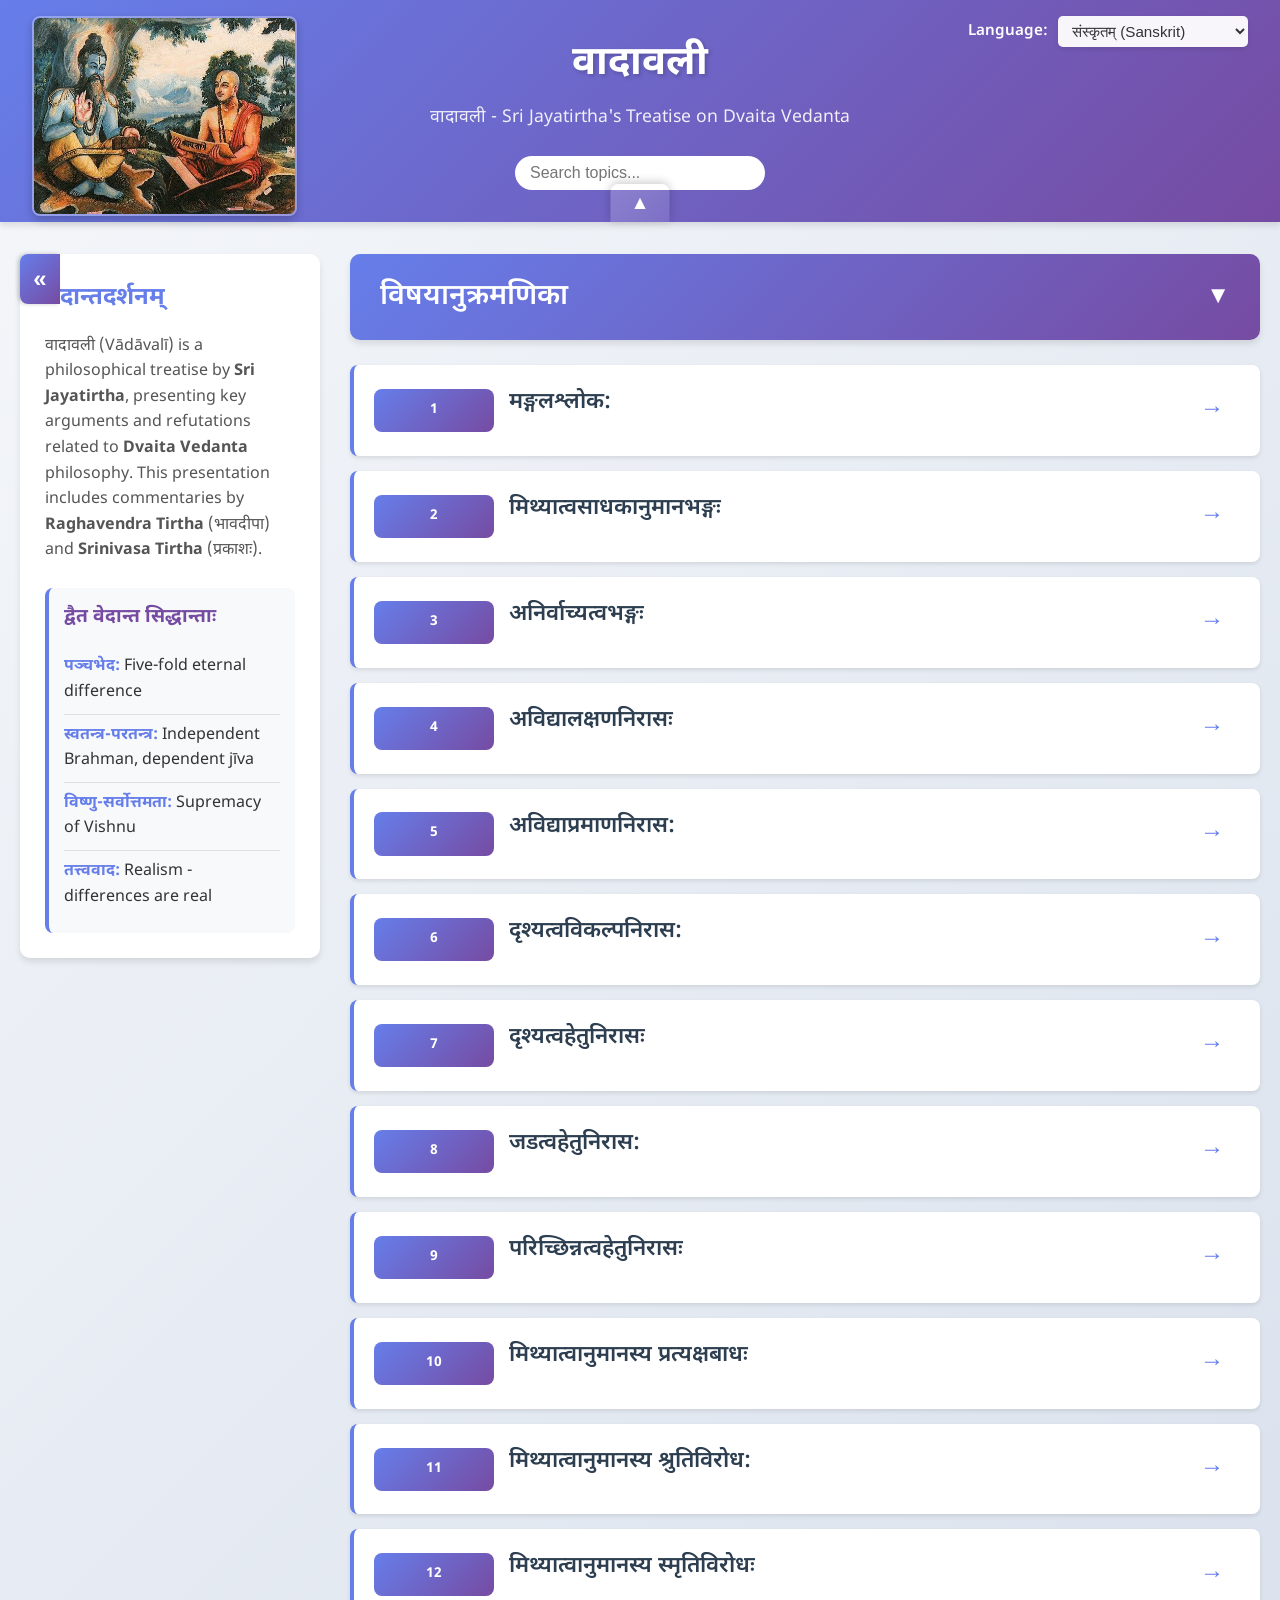
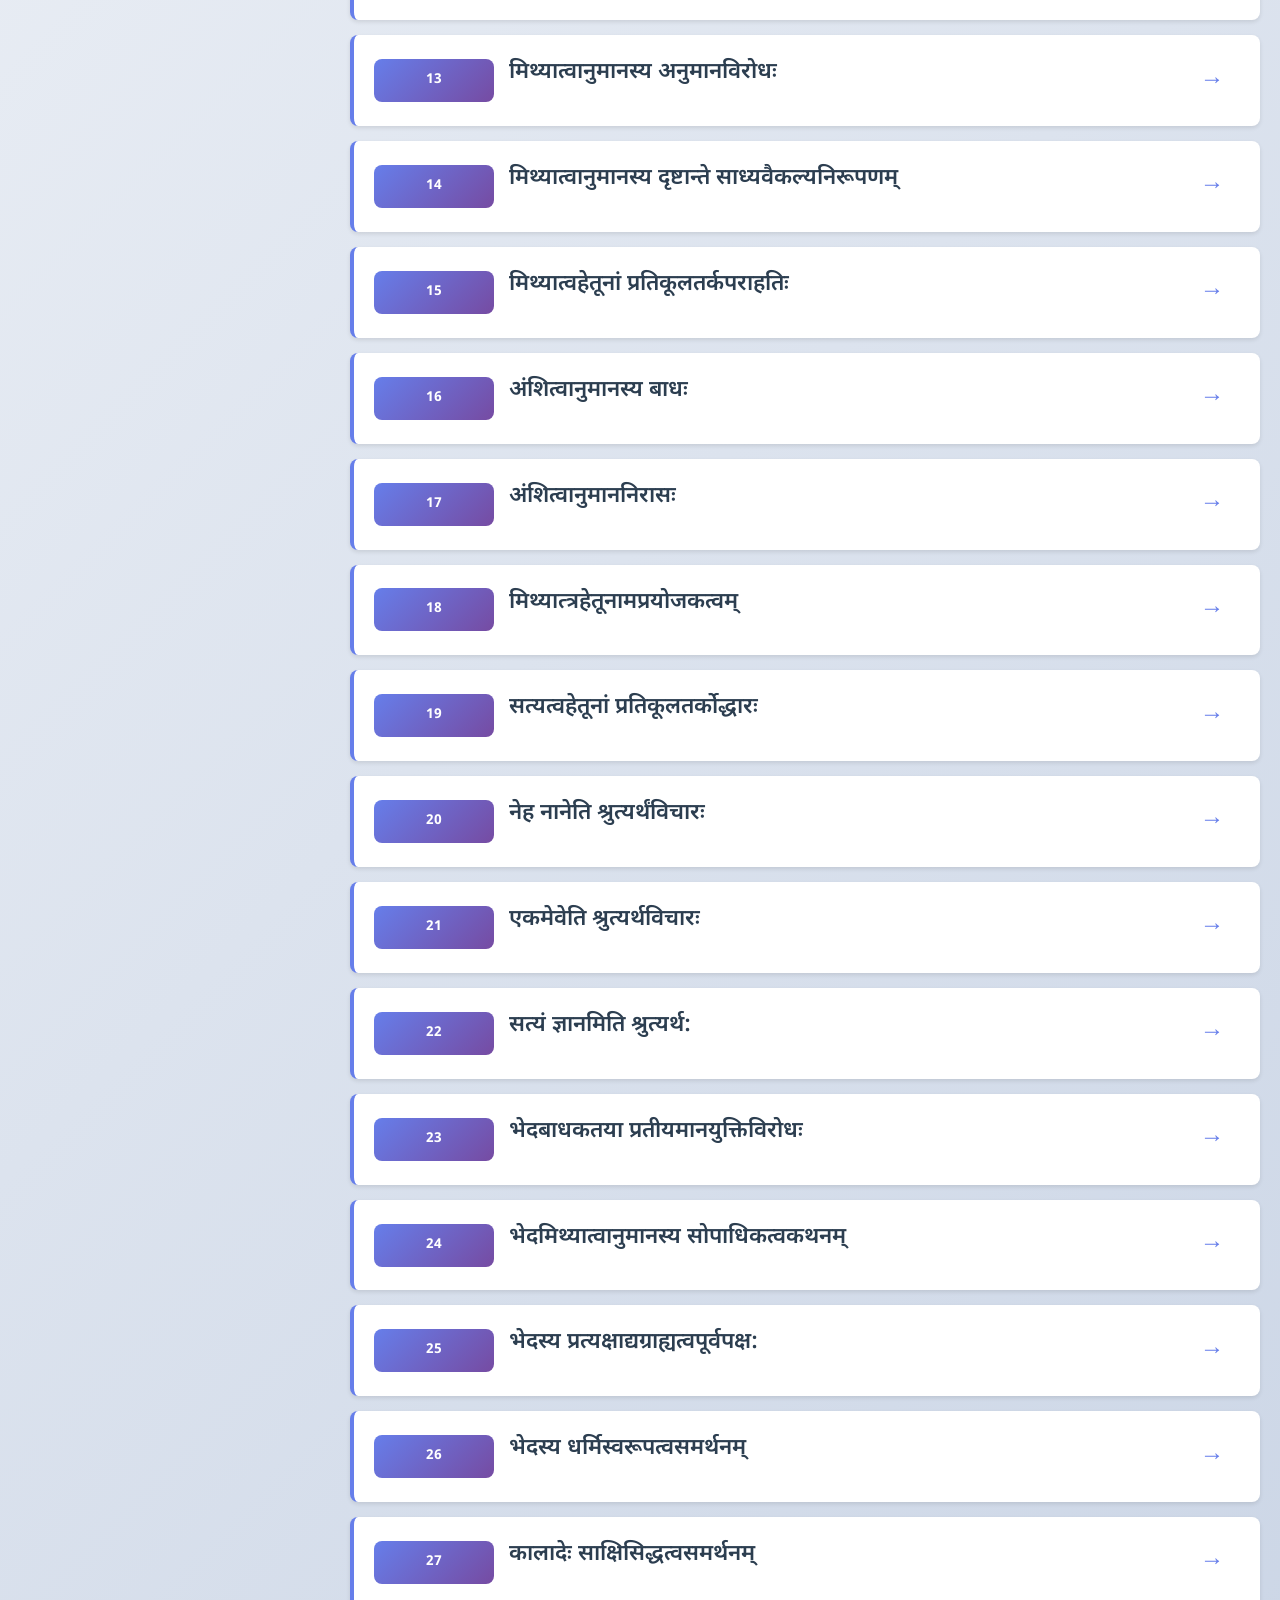
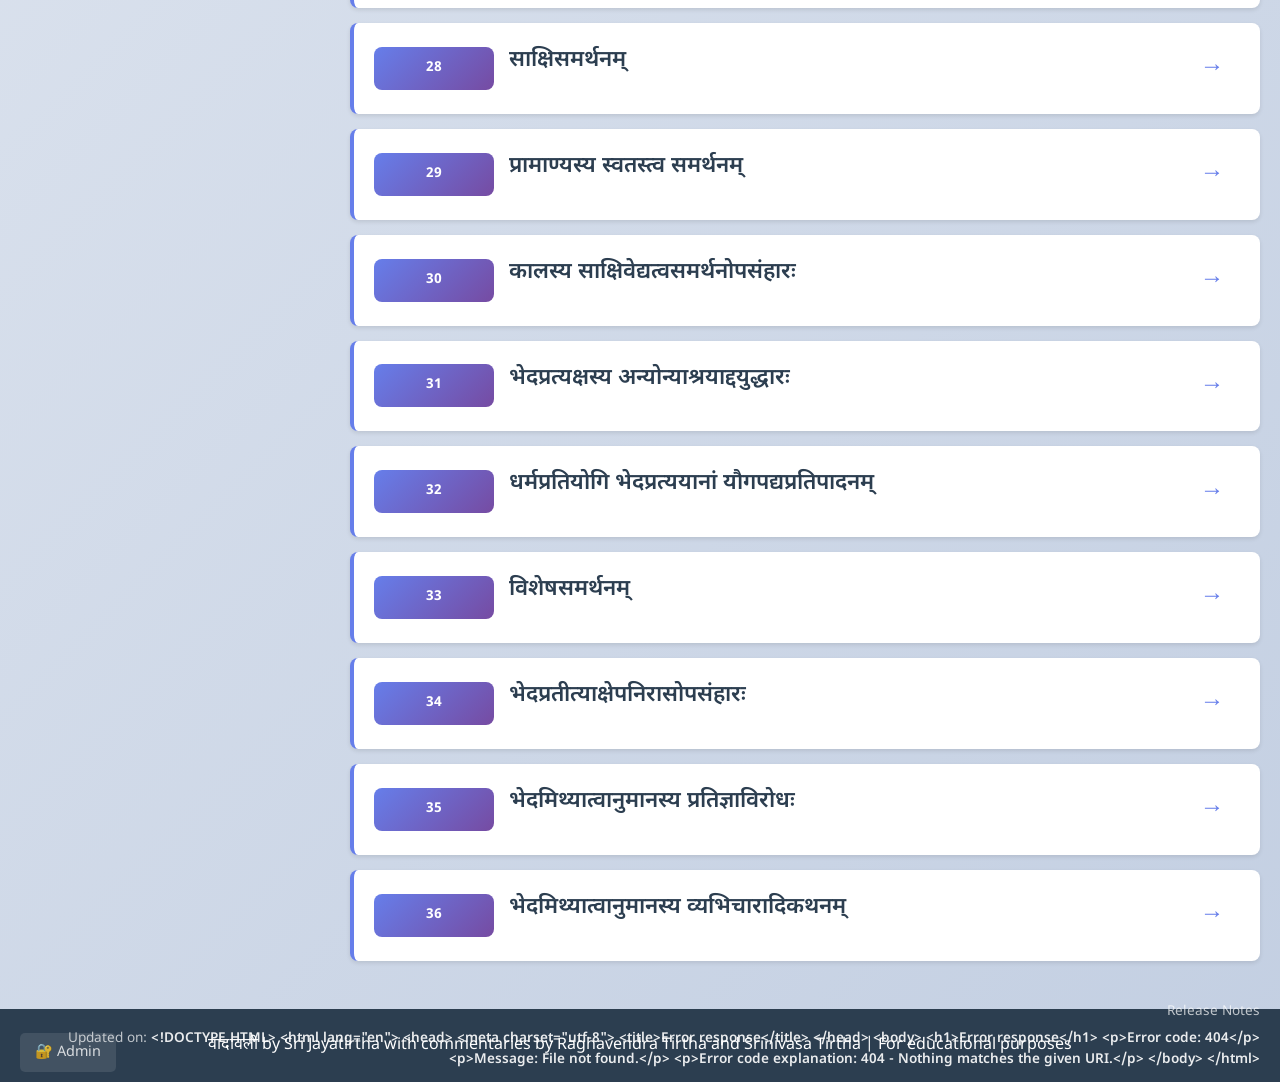
==== index.html @ f6e27e24 "Add Excel import system and expand commentary support to 8 columns - Add ImportFromXL folder with Ex" ====
<!DOCTYPE html>
<html lang="sa">
<head>
    <meta charset="UTF-8">
    <meta name="viewport" content="width=device-width, initial-scale=1.0">
    <title>वादावली - Vadavali by Sri Jayatirtha (Dvaita Vedanta)</title>
    <link rel="icon" href="data:image/svg+xml,<svg xmlns='http://www.w3.org/2000/svg' viewBox='0 0 100 100'><text y='.9em' font-size='90'>🕉️</text></svg>">
    <link rel="preconnect" href="https://fonts.googleapis.com">
    <link rel="preconnect" href="https://fonts.gstatic.com" crossorigin>
    <link href="https://fonts.googleapis.com/css2?family=Noto+Sans+Devanagari:wght@400;600;700&display=swap" rel="stylesheet">
    <link rel="stylesheet" href="css/bs.css?v=20260225-commentary-images">
</head>
<body>
    <header id="mainHeader" class="header-expanded">
        <button class="header-toggle-btn" id="headerToggleBtn" title="Toggle header">▲</button>
        <div class="header-logo">
            <img src="images/vedavyasa-madhva.jpg" alt="Vedavyasa and Madhvacharya" id="logoImg" title="Go to Home" />
        </div>
        <div class="language-selector-top">
            <div class="language-dropdown">
                <label for="language">Language:</label>
                <select id="language">
                    <option value="sa">संस्कृतम् (Sanskrit)</option>
                    <option value="en">English (IAST)</option>
                    <option value="kn">ಕನ್ನಡ (Kannada)</option>
                    <option value="te">తెలుగు (Telugu)</option>
                    <option value="ta">தமிழ் (Tamil)</option>                <option value="ml">മലയാളം (Malayalam)</option>
                    <option value="gu">ગુજરાતી (Gujarati)</option>
                    <option value="or">ଓଡ଼ିଆ (Odia)</option>
                    <option value="bn">বাংলা (Bengali)</option>            </select>
            </div>
            
            <div class="vyakhyana-selector" id="vyakhyanaSelector" style="display: none;">
                <label for="vyakhyanaDropdown">Vyakhyana:</label>
                <div class="dropdown-checkbox">
                    <button class="dropdown-btn" id="vyakhyanaDropdownBtn">
                        <span id="vyakhyanaSelectedText">All Vyakhyanas</span>
                        <span class="dropdown-arrow">▼</span>
                    </button>
                    <div class="dropdown-content" id="vyakhyanaDropdownContent">
                        <label for="vyakhyana-checkbox-1"><input type="checkbox" id="vyakhyana-checkbox-1" value="1" checked> व्याख्यान १</label>
                        <label for="vyakhyana-checkbox-2"><input type="checkbox" id="vyakhyana-checkbox-2" value="2" checked> व्याख्यान २</label>
                        <label for="vyakhyana-checkbox-3"><input type="checkbox" id="vyakhyana-checkbox-3" value="3" checked> व्याख्यान ३</label>
                        <label for="vyakhyana-checkbox-4"><input type="checkbox" id="vyakhyana-checkbox-4" value="4" checked> व्याख्यान ४</label>
                        <label for="vyakhyana-checkbox-5"><input type="checkbox" id="vyakhyana-checkbox-5" value="5" checked> व्याख्यान ५</label>
                    </div>
                </div>
            </div>
            
            <div class="vyakhyana-font-control" id="vyakhyanaFontControl" style="display: none;">
                <div class="font-control-row">
                    <span style="font-weight: 500; margin-right: 10px;">Vyakhyana Font:</span>
                    <div class="font-size-buttons">
                        <button id="decreaseVyakhyanaFontBtn" class="font-size-btn" title="Decrease vyakhyana font size">A-</button>
                        <button id="resetVyakhyanaFontBtn" class="font-size-btn" title="Reset vyakhyana font size">A</button>
                        <button id="increaseVyakhyanaFontBtn" class="font-size-btn" title="Increase vyakhyana font size">A+</button>
                    </div>
                </div>
                <label class="auto-hide-global-checkbox" style="display: flex; align-items: center; gap: 5px; cursor: pointer;">
                    <input type="checkbox" id="autoHideCheckbox" style="cursor: pointer;">
                    <span>Auto-hide headers</span>
                </label>
            </div>
        </div>
        <div class="header-content">
            <h1>वादावली</h1>
            <p class="subtitle">Vadavali by Sri Jayatirtha - A Treatise on Dvaita Vedanta</p>
        </div>
        <nav class="nav-controls">
            <div class="adhyaya-selector" id="adhyayaSelector">
                <label for="adhyaya">अध्यायः:</label>
                <select id="adhyaya">
                    <option value="1">प्रथमः (Samanvaya - Harmony)</option>
                    <option value="2">द्वितीयः (Avirodha - Non-Conflict)</option>
                    <option value="3">तृतीयः (Sadhana - Means)</option>
                    <option value="4">चतुर्थः (Phala - Result)</option>
                </select>
            </div>
            <div class="pada-selector" id="padaSelector">
                <label for="pada">पादः:</label>
                <select id="pada">
                    <option value="1">प्रथमः</option>
                    <option value="2">द्वितीयः</option>
                    <option value="3">तृतीयः</option>
                    <option value="4">चतुर्थः</option>
                </select>
            </div>
            <div class="sutra-navigation-header" id="sutraNavigationHeader" style="display: none;">
                <button class="nav-header-btn vyakhyana-nav-btn" id="prevVyakhyanaBtn" title="Previous Vyakhyana">&lt;&lt;</button>
                <button class="nav-header-btn part-nav-btn" id="prevPartBtn" title="Previous Part">&lt;</button>
                <button class="nav-header-btn part-nav-btn" id="nextPartBtn" title="Next Part">&gt;</button>
                <button class="nav-header-btn vyakhyana-nav-btn" id="nextVyakhyanaBtn" title="Next Topic">&gt;&gt;</button>
            </div>
            <div class="search-box">
                <input type="text" id="searchInput" placeholder="Search verses...">
            </div>
        </nav>
    </header>

    <main>
        <div class="container">
            <div class="info-panel" id="infoPanel">
                <button class="panel-toggle-btn" id="panelToggleBtn" title="Toggle panel">«</button>
                <div class="info-panel-content" id="infoPanelContent">
                    <h2>वादावली</h2>
                    <p class="info-text">
                        Vadavali (वादावली) is a seminal philosophical text composed by <strong>Sri Jayatirtha</strong>
                        (also known as Teeka Acharya), presenting the core principles of
                        <strong>Dvaita (Dualistic) Vedanta</strong> philosophy.
                    </p>
                    <div class="philosophy-box">
                        <h3>द्वैत वेदान्त सिद्धान्ताः</h3>
                        <ul>
                            <li><strong>पञ्चभेद:</strong> Five-fold eternal difference</li>
                            <li><strong>स्वतन्त्र-परतन्त्र:</strong> Independent Brahman, dependent jīva</li>
                            <li><strong>विष्णु-सर्वोत्तमता:</strong> Supremacy of Vishnu</li>
                            <li><strong>तत्त्ववाद:</strong> Realism - differences are real</li>
                        </ul>
                    </div>
                </div>
            </div>

            <div class="content-area">
                <div class="section-heading" id="sectionHeading">
                    <span id="sectionTitle"></span>
                    <div class="heading-controls">
                        <span class="collapse-icon" id="collapseIcon">▼</span>
                    </div>
                </div>
                <div class="sutra-list" id="sutraList">
                    <!-- Topics will be loaded here dynamically -->
                </div>
                
                <div class="sutra-detail" id="sutraDetail" style="display: none;">
                    <div id="detailContent">
                        <!-- Detailed topic content will be loaded here -->
                    </div>
                </div>
            </div>
        </div>
    </main>

    <footer>
        <div class="footer-left">
            <a href="admin.html" class="admin-link" title="Admin Panel">🔐 Admin</a>
        </div>
        <p>वादावली by Sri Jayatirtha with commentaries by Raghavendra Tirtha and Srinivasa Tirtha | For educational purposes</p>
        <div class="footer-info">
            <a href="RELEASE_NOTES.md" target="_blank" class="release-notes-link">Release Notes</a>
            <p class="last-updated" id="lastUpdated">Updated on: <span id="updateDate">Loading...</span></p>
        </div>
    </footer>

    <!-- Sanskrit Search Module -->
    <script src="sanskrit-search-library/sandhi-rules.js"></script>
    <script src="sanskrit-search-library/sanskrit-search.js"></script>
    <script src="sanskrit-search-library/pratika.js"></script>
    
    <!-- Performance utilities -->
    <script src="js/performance-utils.js"></script>
    <script src="js/virtual-scroller.js"></script>
    
    <!-- Transliteration engine from local library -->
    <script src="transliterate-library/transliterate.js"></script>
    
    <!-- Language-specific script mappings from local library -->
    <script src="transliterate-library/scripts/english-script.js"></script>
    <script src="transliterate-library/scripts/kannada-script.js"></script>
    <script src="transliterate-library/scripts/telugu-script.js"></script>
    <script src="transliterate-library/scripts/tamil-script.js"></script>
    <script src="transliterate-library/scripts/malayalam-script.js"></script>
    <script src="transliterate-library/scripts/gujarati-script.js"></script>
    <script src="transliterate-library/scripts/odia-script.js"></script>
    <script src="transliterate-library/scripts/bengali-script.js"></script>
    
    <!-- Main application -->
    <script src="js/bs.js?v=20260225-add-8-commentaries"></script>
</body>
</html>
---- css/bs.css ----
* {
    margin: 0;
    padding: 0;
    box-sizing: border-box;
}

body {
    font-family: 'Noto Sans Devanagari', 'Segoe UI', Tahoma, Geneva, Verdana, sans-serif;
    line-height: 1.6;
    color: #333;
    background: linear-gradient(135deg, #f5f7fa 0%, #c3cfe2 100%);
    min-height: 100vh;
}

/* Header Styles */
header {
    background: linear-gradient(135deg, #667eea 0%, #764ba2 100%);
    color: white;
    padding: 2rem 0;
    box-shadow: 0 4px 6px rgba(0, 0, 0, 0.1);
    position: relative;
    transition: all 0.3s ease;
    overflow: visible;
    max-height: 400px;
}

header.header-collapsed {
    max-height: 50px;
    padding: 0.5rem 0;
}

header.header-collapsed .header-logo,
header.header-collapsed .language-selector-top,
header.header-collapsed .header-content,
header.header-collapsed .nav-controls {
    opacity: 0;
    pointer-events: none;
}

.header-toggle-btn {
    position: absolute;
    bottom: 0;
    left: 50%;
    transform: translateX(-50%);
    background: linear-gradient(135deg, rgba(255,255,255,0.2), rgba(255,255,255,0.1));
    color: white;
    border: none;
    padding: 8px 20px;
    cursor: pointer;
    font-size: 1.2rem;
    border-radius: 8px 8px 0 0;
    z-index: 100;
    transition: all 0.3s ease;
    box-shadow: 0 -2px 10px rgba(0, 0, 0, 0.2);
}

.header-toggle-btn:hover {
    background: linear-gradient(135deg, rgba(255,255,255,0.3), rgba(255,255,255,0.2));
    transform: translateX(-50%) scale(1.05);
}

header.header-collapsed .header-toggle-btn {
    bottom: auto;
    top: 5px;
}

.header-logo {
    position: absolute;
    top: 1rem;
    left: 2rem;
    z-index: 10;
    transition: opacity 0.3s ease;
}

.header-logo img {
    height: 200px;
    width: auto;
    border-radius: 8px;
    box-shadow: 0 4px 8px rgba(0, 0, 0, 0.2);
    border: 2px solid rgba(255, 255, 255, 0.3);
    transition: transform 0.3s ease;
    cursor: pointer;
}

.header-logo img:hover {
    transform: scale(1.05);
}

.language-selector-top {
    position: absolute;
    transition: opacity 0.3s ease;
    top: 1rem;
    right: 2rem;
    display: flex;
    flex-direction: column;
    align-items: flex-end;
    gap: 10px;
    z-index: 10001;
}

.language-dropdown {
    display: flex;
    align-items: center;
    gap: 10px;
}

.language-selector-top label {
    font-weight: 600;
    font-size: 0.95rem;
}

.language-selector-top select {
    padding: 6px 10px;
    border-radius: 5px;
    border: none;
    background: rgba(255, 255, 255, 0.95);
    color: #333;
    font-size: 0.95rem;
    cursor: pointer;
    transition: all 0.3s ease;
    box-shadow: 0 2px 4px rgba(0, 0, 0, 0.1);
}

.language-selector-top select:hover {
    box-shadow: 0 4px 8px rgba(0, 0, 0, 0.2);
    background: white;
}

/* Vyakhyana Selector with Dropdown Checkboxes */
.vyakhyana-selector {
    display: inline-flex;
    align-items: center;
    gap: 10px;
}

/* Vyakhyana Font Control */
.vyakhyana-font-control {
    display: inline-flex;
    flex-direction: column;
    align-items: flex-end;
    gap: 8px;
}

.vyakhyana-font-control .font-control-row {
    display: inline-flex;
    align-items: center;
    gap: 10px;
}

.vyakhyana-font-control label {
    font-weight: 600;
    font-size: 0.95rem;
}

.vyakhyana-font-control .auto-hide-global-checkbox {
    font-weight: normal;
    font-size: 0.9rem;
    display: inline-flex;
    align-items: center;
    gap: 5px;
    cursor: pointer;
}

.vyakhyana-font-control .auto-hide-global-checkbox input[type="checkbox"] {
    cursor: pointer;
    width: 14px;
    height: 14px;
}

.vyakhyana-font-control .auto-hide-global-checkbox span {
    user-select: none;
}

.vyakhyana-font-control .font-size-buttons {
    display: flex;
    gap: 5px;
}

.vyakhyana-font-control .font-size-btn {
    padding: 6px 12px;
    border-radius: 5px;
    border: none;
    background: rgba(255, 255, 255, 0.95);
    color: #333;
    font-size: 0.95rem;
    font-weight: 600;
    cursor: pointer;
    transition: all 0.3s ease;
    box-shadow: 0 2px 4px rgba(0, 0, 0, 0.1);
    min-width: 40px;
}

.vyakhyana-font-control .font-size-btn:hover {
    box-shadow: 0 4px 8px rgba(0, 0, 0, 0.2);
    background: white;
    transform: translateY(-1px);
}

.vyakhyana-font-control .font-size-btn:active {
    transform: translateY(0);
}

.vyakhyana-selector label {
    font-weight: 600;
    font-size: 0.95rem;
}

.dropdown-checkbox {
    position: relative;
    display: inline-block;
}

.dropdown-btn {
    padding: 6px 10px;
    border-radius: 5px;
    border: none;
    background: rgba(255, 255, 255, 0.95);
    color: #333;
    font-size: 0.95rem;
    cursor: pointer;
    min-width: 150px;
    display: flex;
    justify-content: space-between;
    align-items: center;
    gap: 10px;
    box-shadow: 0 2px 4px rgba(0, 0, 0, 0.1);
    transition: all 0.3s ease;
}

.dropdown-btn:hover {
    box-shadow: 0 4px 8px rgba(0, 0, 0, 0.2);
    background: white;
}

.dropdown-arrow {
    font-size: 0.8rem;
}

.dropdown-content {
    display: none;
    position: absolute;
    background-color: white;
    min-width: 180px;
    box-shadow: 0 8px 16px rgba(0, 0, 0, 0.2);
    border-radius: 5px;
    z-index: 10000;
    margin-top: 5px;
    max-height: 300px;
    overflow-y: auto;
    right: 0;
}

.dropdown-content.show {
    display: block;
}

.dropdown-content label {
    display: block;
    padding: 10px 15px;
    cursor: pointer;
    transition: background-color 0.2s;
    font-weight: normal;
    font-size: 0.9rem;
    color: #333;
    background-color: white;
}

.dropdown-content label.all-checkbox {
    background-color: #e8e8e8;
}

.dropdown-content label:hover {
    background-color: #f1f1f1;
}

.dropdown-content label.all-checkbox:hover {
    background-color: #d8d8d8;
}

.dropdown-content label:first-child {
    border-radius: 5px 5px 0 0;
}

.dropdown-content label:last-child {
    border-radius: 0 0 5px 5px;
}

.dropdown-content input[type="checkbox"] {
    margin-right: 10px;
    cursor: pointer;
}

.header-content {
    max-width: 1200px;
    margin: 0 auto;
    text-align: center;
    padding: 0 20px;
}

.header-content h1 {
    font-size: 2.5rem;
    margin-bottom: 0.5rem;
    text-shadow: 2px 2px 4px rgba(0, 0, 0, 0.2);
}

.subtitle {
    font-size: 1.1rem;
    opacity: 0.9;
}

/* Navigation Controls */
.nav-controls {
    max-width: 1200px;
    margin: 1.5rem auto 0;
    padding: 0 20px;
    display: flex;
    gap: 20px;
    flex-wrap: wrap;
    align-items: center;
    justify-content: center;
}

/* Hidden for Vadavali - hierarchical navigation not needed */
.adhyaya-selector,
.pada-selector {
    display: none !important;
}

/* Keep topic selector visible - this is needed for Vadavali */
.adhikarana-selector {
    display: flex;
    align-items: center;
    gap: 10px;
}

/* Original styling (kept for reference)
.adhyaya-selector-original,
.pada-selector-original,
.adhikarana-selector-original {
    display: flex;
    align-items: center;
    gap: 10px;
}

.sutra-navigation-header {
    display: flex;
    gap: 15px;
    align-items: center;
}

/* Navigation buttons - LARGE SIZE */
.nav-header-btn {
    display: inline-block;
    padding: 14px 28px;
    margin: 3px;
    border: 1px solid rgba(255, 255, 255, 0.5);
    border-radius: 8px;
    font-size: 1.4rem;
    font-weight: bold;
    cursor: pointer;
    transition: all 0.3s ease;
    background: rgba(255, 255, 255, 0.2);
    color: white;
    min-width: 40px;
    min-height: 45px;
    line-height: normal;
    text-align: center;
    vertical-align: middle;
}

.nav-header-btn:disabled {
    background: rgba(255, 255, 255, 0.1);
    color: rgba(255, 255, 255, 0.4);
    cursor: not-allowed;
    opacity: 0.5;
}

.nav-header-btn:not(:disabled):hover {
    background: rgba(255, 255, 255, 0.35);
    border-color: rgba(255, 255, 255, 0.7);
    transform: scale(1.05);
    box-shadow: 0 8px 16px rgba(0, 0, 0, 0.3);
}

/* Part navigation - inner buttons (< >) */
.part-nav-btn {
    background: linear-gradient(135deg, #f093fb 0%, #f5576c 100%);
    border-color: rgba(255, 255, 255, 0.6);
}

.part-nav-btn:not(:disabled):hover {
    background: linear-gradient(135deg, #f5576c 0%, #f093fb 100%);
    box-shadow: 0 8px 16px rgba(245, 87, 108, 0.5);
}

/* Topic navigation - outer buttons (<< >>) */
.vyakhyana-nav-btn {
    background: linear-gradient(135deg, #667eea 0%, #764ba2 100%);
    border-color: rgba(255, 255, 255, 0.6);
}

.vyakhyana-nav-btn:not(:disabled):hover {
    background: linear-gradient(135deg, #764ba2 0%, #667eea 100%);
    box-shadow: 0 8px 16px rgba(118, 75, 162, 0.5);
}

.translation-status {
    display: inline-block;
    font-size: 0.85rem;
    padding: 4px 10px;
    border-radius: 12px;
    margin-left: 8px;
    transition: all 0.3s ease;
}

.translation-status.active {
    background: rgba(255, 255, 255, 0.2);
    color: white;
    animation: pulse 1s ease-in-out infinite;
}

.translation-status.error {
    background: rgba(255, 100, 100, 0.3);
    color: white;
}

@keyframes pulse {
    0%, 100% { opacity: 1; }
    50% { opacity: 0.6; }
}

.nav-controls label {
    font-weight: 600;
    font-size: 1rem;
}

.nav-controls select {
    padding: 8px 12px;
    border-radius: 5px;
    border: none;
    background: white;
    color: #333;
    font-size: 1rem;
    cursor: pointer;
    transition: all 0.3s ease;
}

.nav-controls select:hover {
    box-shadow: 0 2px 8px rgba(0, 0, 0, 0.2);
}

.search-box input {
    padding: 8px 15px;
    border-radius: 20px;
    border: none;
    width: 250px;
    font-size: 1rem;
}

/* Main Container */
.container {
    max-width: 1800px;
    margin: 2rem auto;
    padding: 0 20px;
    display: grid;
    grid-template-columns: 300px 1fr;
    gap: 30px;
    transition: grid-template-columns 0.3s ease;
}

.container:has(.info-panel.collapsed) {
    grid-template-columns: 0px 1fr;
    gap: 0px;
}

.content-area {
    min-height: 400px;
    transition: all 0.3s ease;
    max-width: 100%;
}

/* Section Heading */
.section-heading {
    background: linear-gradient(135deg, #667eea 0%, #764ba2 100%);
    color: white;
    padding: 20px 30px;
    border-radius: 10px;
    font-size: 1.8rem;
    font-weight: 600;
    text-align: center;
    margin-bottom: 25px;
    box-shadow: 0 4px 6px rgba(0, 0, 0, 0.1);
    cursor: pointer;
    display: flex;
    justify-content: space-between;
    align-items: center;
    transition: all 0.3s ease;
    user-select: none;
}

.section-heading:hover {
    box-shadow: 0 6px 12px rgba(0, 0, 0, 0.2);
    transform: translateY(-2px);
}

.heading-controls {
    display: flex;
    align-items: center;
    gap: 15px;
}

.speed-control {
    display: flex;
    align-items: center;
    gap: 8px;
    padding: 5px 10px;
    background: rgba(255, 255, 255, 0.1);
    border-radius: 8px;
}

.speed-control label {
    font-size: 18px;
    cursor: pointer;
}

#speedSlider {
    width: 100px;
    height: 6px;
    border-radius: 3px;
    outline: none;
    cursor: pointer;
    background: linear-gradient(to right, #8b5cf6, #a78bfa);
}

#speedSlider::-webkit-slider-thumb {
    -webkit-appearance: none;
    appearance: none;
    width: 16px;
    height: 16px;
    border-radius: 50%;
    background: #ffffff;
    cursor: pointer;
    box-shadow: 0 2px 4px rgba(0, 0, 0, 0.3);
}

#speedSlider::-moz-range-thumb {
    width: 16px;
    height: 16px;
    border-radius: 50%;
    background: #ffffff;
    cursor: pointer;
    border: none;
    box-shadow: 0 2px 4px rgba(0, 0, 0, 0.3);
}

#speedValue {
    font-size: 12px;
    font-weight: 600;
    min-width: 40px;
    text-align: center;
    color: #fbbf24;
}

.repeat-select {
    background: rgba(255, 255, 255, 0.9);
    border: 2px solid rgba(118, 75, 162, 0.3);
    border-radius: 8px;
    padding: 8px 12px;
    font-size: 1rem;
    font-weight: 600;
    color: #764ba2;
    cursor: pointer;
    transition: all 0.3s ease;
    outline: none;
}

.repeat-select:hover {
    background: white;
    border-color: #764ba2;
    transform: translateY(-2px);
}

.repeat-select:focus {
    border-color: #667eea;
    box-shadow: 0 0 0 3px rgba(102, 126, 234, 0.2);
}

.heading-audio-btn {
    background: linear-gradient(135deg, #667eea 0%, #764ba2 100%);
    border: none;
    border-radius: 50%;
    width: 55px;
    height: 55px;
    font-size: 1.6rem;
    cursor: pointer;
    transition: all 0.3s ease;
    box-shadow: 0 2px 8px rgba(0, 0, 0, 0.15);
    display: flex;
    align-items: center;
    justify-content: center;
}

.heading-audio-btn:hover {
    background: linear-gradient(135deg, #667eea 0%, #764ba2 100%);
    transform: scale(1.1);
    box-shadow: 0 4px 12px rgba(0, 0, 0, 0.25);
}

.heading-audio-btn:active {
    transform: scale(0.95);
}

.collapse-icon {
    font-size: 1.5rem;
    transition: transform 0.3s ease;
}

.adhikarana-name {
    color: #ffd700;
    font-weight: 700;
    text-shadow: 1px 1px 2px rgba(0, 0, 0, 0.3);
}

/* Info Panel */
.info-panel {
    background: white;
    padding: 25px;
    border-radius: 10px;
    box-shadow: 0 4px 6px rgba(0, 0, 0, 0.1);
    height: fit-content;
    position: sticky;
    top: 20px;
    transition: transform 0.3s ease, margin 0.3s ease;
}

.info-panel.collapsed {
    transform: translateX(-100%);
    margin-left: -100%;
}

.panel-toggle-btn {
    position: absolute;
    left: 0;
    top: 0;
    width: 40px;
    height: 50px;
    background: linear-gradient(135deg, #667eea 0%, #764ba2 100%);
    color: white;
    border: none;
    border-radius: 8px 0 0 8px;
    cursor: pointer;
    font-size: 1.5rem;
    font-weight: bold;
    display: flex;
    align-items: center;
    justify-content: center;
    box-shadow: -2px 0 4px rgba(0, 0, 0, 0.2);
    transition: all 0.3s ease;
    z-index: 10;
}

.panel-toggle-btn:hover {
    background: linear-gradient(135deg, #764ba2 0%, #667eea 100%);
    transform: scale(1.05);
}

.info-panel.collapsed .panel-toggle-btn {
    left: 0;
}

.info-panel-content {
    transition: opacity 0.3s ease;
}

.info-panel.collapsed .info-panel-content {
    opacity: 0;
    pointer-events: none;
}

.info-panel h2 {
    color: #667eea;
    margin-bottom: 1rem;
    font-size: 1.5rem;
}

.info-text {
    margin-bottom: 1.5rem;
    color: #555;
}

.philosophy-box {
    background: #f8f9fa;
    padding: 15px;
    border-radius: 8px;
    border-left: 4px solid #667eea;
}

.philosophy-box h3 {
    color: #764ba2;
    margin-bottom: 0.8rem;
    font-size: 1.2rem;
}

.philosophy-box ul {
    list-style: none;
    padding-left: 0;
}

.philosophy-box li {
    padding: 8px 0;
    border-bottom: 1px solid #e0e0e0;
}

.philosophy-box li:last-child {
    border-bottom: none;
}

.philosophy-box strong {
    color: #667eea;
}

/* SutraInfo Panel (Detail View) */
.sutra-info-panel {
    text-align: center;
}

.sutra-info-number {
    font-size: 2rem;
    font-weight: bold;
    color: #667eea;
    margin-bottom: 1rem;
}

.sutra-header-with-audio {
    display: flex;
    align-items: center;
    gap: 10px;
    margin-bottom: 1rem;
}

.sutra-info-panel h3 {
    color: #764ba2;
    margin-bottom: 0;
    font-size: 1.3rem;
}

.info-audio-round-btn {
    width: 36px;
    height: 36px;
    border-radius: 50%;
    border: none;
    background: linear-gradient(135deg, #667eea 0%, #764ba2 100%);
    color: white;
    font-size: 1.1rem;
    cursor: pointer;
    display: flex;
    align-items: center;
    justify-content: center;
    transition: all 0.3s ease;
    box-shadow: 0 2px 4px rgba(102, 126, 234, 0.3);
}

.info-audio-round-btn:hover {
    transform: scale(1.1);
    box-shadow: 0 4px 8px rgba(102, 126, 234, 0.5);
}

.adhikarana-label {
    color: #764ba2;
    margin-bottom: 0.5rem;
    margin-top: 0.5rem;
    font-size: 1.1rem;
    font-weight: 600;
}

.sutra-info-text {
    font-size: 1.2rem;
    line-height: 1.8;
    margin-bottom: 1.5rem;
    padding: 15px;
    background: #f8f9fa;
    border-radius: 8px;
    color: #333;
}

.sutra-info-adhikarana {
    font-size: 1rem;
    margin-bottom: 1.5rem;
    padding: 12px;
    background: #e8f4f8;
    border-radius: 6px;
    border-left: 3px solid #667eea;
    color: #555;
    line-height: 1.6;
}

.sutra-info-adhikarana strong {
    color: #764ba2;
}

.sutra-info-controls {
    display: flex;
    flex-direction: column;
    gap: 10px;
}

.info-back-btn {
    padding: 12px 20px;
    border: none;
    border-radius: 8px;
    font-size: 1rem;
    cursor: pointer;
    transition: all 0.3s ease;
    font-weight: 600;
    background: #f8f9fa;
    color: #667eea;
    border: 2px solid #667eea;
}

.info-back-btn:hover {
    background: #667eea;
    color: white;
}

.sutra-navigation {
    display: flex;
    gap: 10px;
    justify-content: space-between;
    margin-top: 10px;
}

.nav-btn {
    padding: 10px 16px;
    border: none;
    border-radius: 8px;
    font-size: 0.95rem;
    cursor: pointer;
    transition: all 0.3s ease;
    font-weight: 600;
    background: linear-gradient(135deg, #667eea 0%, #764ba2 100%);
    color: white;
    flex: 1;
}

.nav-btn:disabled {
    background: #e0e0e0;
    color: #999;
    cursor: not-allowed;
    opacity: 0.6;
}

.nav-btn:not(:disabled):hover {
    transform: translateY(-2px);
    box-shadow: 0 4px 8px rgba(102, 126, 234, 0.4);
}

/* SutraList */
.sutra-list {
    display: flex;
    flex-direction: column;
    gap: 15px;
}

/* SutraLink */
.sutra-link {
    display: grid;
    grid-template-columns: 120px 1fr 40px;
    grid-template-rows: auto auto;
    align-items: center;
    gap: 15px;
    background: white;
    border-radius: 8px;
    padding: 20px;
    text-decoration: none;
    color: inherit;
    box-shadow: 0 2px 4px rgba(0, 0, 0, 0.1);
    transition: all 0.3s ease;
    border-left: 4px solid #667eea;
}

.sutra-link:hover {
    box-shadow: 0 6px 12px rgba(0, 0, 0, 0.15);
    transform: translateX(5px);
    border-left-color: #764ba2;
}

.sutra-link.playing {
    border: 3px solid #8b5cf6;
    border-left: 6px solid #fbbf24;
    box-shadow: 0 0 20px rgba(139, 92, 246, 0.4), inset 0 0 10px rgba(139, 92, 246, 0.1);
    animation: border-glow 1.5s ease-in-out infinite;
}

@keyframes border-glow {
    0%, 100% {
        border-color: #8b5cf6;
        border-left-color: #fbbf24;
        box-shadow: 0 0 20px rgba(139, 92, 246, 0.4), inset 0 0 10px rgba(139, 92, 246, 0.1);
    }
    50% {
        border-color: #a78bfa;
        border-left-color: #fcd34d;
        box-shadow: 0 0 30px rgba(139, 92, 246, 0.7), inset 0 0 15px rgba(139, 92, 246, 0.2);
    }
}

.sutra-link-number {
    grid-row: 1 / 3;
    background: linear-gradient(135deg, #667eea 0%, #764ba2 100%);
    color: white;
    padding: 12px;
    border-radius: 8px;
    font-weight: bold;
    font-size: 0.85rem;
    text-align: center;
    min-width: 110px;
    line-height: 1.4;
}

.sutra-link-text {
    grid-column: 2;
    grid-row: 1;
    font-size: 1.4rem;
    color: #2c3e50;
    font-weight: 600;
}

.sutra-link-adhikarana {
    grid-column: 2;
    grid-row: 2;
    font-size: 0.9rem;
    color: #764ba2;
    font-style: italic;
    margin-top: -10px;
}

.arrow {
    grid-row: 1 / 3;
    font-size: 1.5rem;
    color: #667eea;
    font-weight: bold;
}

/* SutraDetail View */
.sutra-detail {
    background: white;
    border-radius: 10px;
    padding: 30px;
    box-shadow: 0 4px 6px rgba(0, 0, 0, 0.1);
}

.back-button {
    background: linear-gradient(135deg, #667eea 0%, #764ba2 100%);
    color: white;
    border: none;
    padding: 10px 20px;
    border-radius: 5px;
    font-size: 1rem;
    cursor: pointer;
    margin-bottom: 25px;
    transition: all 0.3s ease;
}

.back-button:hover {
    transform: translateX(-3px);
    box-shadow: 0 4px 8px rgba(0, 0, 0, 0.2);
}

.detail-header {
    margin-bottom: 20px;
}

.detail-number {
    background: linear-gradient(135deg, #667eea 0%, #764ba2 100%);
    color: white;
    padding: 10px 20px;
    border-radius: 25px;
    font-weight: bold;
    font-size: 1.1rem;
    display: inline-block;
    margin-bottom: 10px;
}

.detail-adhikarana {
    color: #764ba2;
    font-size: 1.2rem;
    font-weight: 600;
    font-style: italic;
    margin-top: 10px;
}

.detail-sutra-text {
    font-size: 2.5rem;
    color: #2c3e50;
    font-weight: 600;
    margin-bottom: 2rem;
    text-align: center;
    padding: 20px;
    background: linear-gradient(135deg, #f5f7fa 0%, #c3cfe2 30%);
    border-radius: 10px;
    display: flex;
    align-items: center;
    justify-content: center;
    gap: 15px;
}

/* Audio controls */
.audio-btn {
    background: linear-gradient(135deg, #667eea 0%, #764ba2 100%);
    border: none;
    border-radius: 50%;
    width: 40px;
    height: 40px;
    font-size: 1.2rem;
    cursor: pointer;
    transition: all 0.3s ease;
    box-shadow: 0 2px 8px rgba(0, 0, 0, 0.15);
    display: inline-flex;
    align-items: center;
    justify-content: center;
}

.audio-btn:hover {
    transform: scale(1.1);
    box-shadow: 0 4px 12px rgba(0, 0, 0, 0.25);
}

.audio-btn:active {
    transform: scale(0.95);
}

.audio-btn-large {
    width: 50px;
    height: 50px;
    font-size: 1.5rem;
}

.audio-controls {
    display: inline-block;
    margin-bottom: 10px;
}

.detail-meaning {
    margin-bottom: 2rem;
    padding: 20px;
    background: #f8f9fa;
    border-radius: 8px;
    border-left: 4px solid #667eea;
}

.detail-meaning h3 {
    color: #667eea;
    margin-bottom: 1rem;
    font-size: 1.3rem;
}

.detail-meaning .main-meaning {
    font-weight: 600;
    font-size: 1.2rem;
    margin-bottom: 1rem;
    color: #333;
}

.detail-meaning .meaning-details {
    margin: 1rem 0;
    padding-left: 1.5rem;
}

.detail-meaning .meaning-details li {
    margin-bottom: 0.5rem;
    line-height: 1.6;
}

.detail-meaning p {
    font-size: 1.15rem;
    color: #555;
    line-height: 1.8;
}

.detail-commentary {
    padding: 25px;
    background: #fff9e6;
    border-radius: 8px;
    border-left: 4px solid #ffc107;
}

.detail-commentary h3 {
    color: #764ba2;
    margin-bottom: 1rem;
    font-size: 1.3rem;
}

.detail-commentary .references {
    margin-top: 1rem;
    padding-top: 1rem;
    border-top: 1px dashed #ddd;
    font-size: 0.95rem;
    font-style: italic;
    color: #666;
}

.detail-commentary p {
    font-size: 1.05rem;
    color: #444;
    line-height: 1.9;
}

/* Additional Commentaries (Collapsible) */
.additional-commentaries {
    margin-top: 2rem;
    padding: 20px 0;
}

.additional-commentaries h3 {
    color: #667eea;
    margin-bottom: 1rem;
    font-size: 1.2rem;
    padding-bottom: 0.5rem;
    border-bottom: 2px solid #667eea;
}

.commentary-items {
    display: flex;
    flex-direction: column;
    gap: 0;
}

.commentary-item {
    border-bottom: 1px solid #e0e0e0;
    position: relative;
}

.commentary-header {
    display: flex;
    justify-content: space-between;
    align-items: center;
    padding: 6px 0;
    color: #333;
    cursor: pointer;
    user-select: none;
    transition: color 0.3s ease;
}

.commentary-header:hover {
    color: #667eea;
}

/* Hide header space when vyakhyana is open, show on hover near top (only when auto-hide enabled) */
.commentary-item.open.auto-hide-enabled .commentary-header {
    position: absolute;
    top: 0;
    left: 10px;
    right: 0;
    z-index: 100;
    min-height: 35px;
    overflow: visible;
    padding: 0 10px 0 0;
    opacity: 0;
    background: transparent;
    transition: all 0.2s ease;
    cursor: pointer;
    display: flex;
    align-items: center;
    pointer-events: auto;
}

.commentary-item.open.auto-hide-enabled .commentary-header > * {
    opacity: 0;
    transition: opacity 0.2s ease;
}

.commentary-item.open.auto-hide-enabled .commentary-header:hover {
    opacity: 1;
    min-height: auto;
    padding: 6px 10px 6px 0;
    background: rgba(230, 255, 230, 0.85);
    box-shadow: 0 2px 8px rgba(0, 0, 0, 0.1);
    border-radius: 4px;
}

.commentary-item.open.auto-hide-enabled .commentary-header:hover > * {
    opacity: 1;
}

.commentary-title {
    font-weight: 600;
    font-size: 1.15rem;
    color: #0066cc;
    white-space: nowrap;
    overflow: hidden;
    text-overflow: ellipsis;
    max-width: 200px;
}

.page-radio-group {
    display: inline-flex;
    align-items: center;
    gap: 3px;
    margin-left: 8px;
}

.bottom-pagination {
    display: flex;
    align-items: center;
    justify-content: center;
    gap: 15px;
    margin-top: 20px;
    padding-top: 15px;
    border-top: 1px solid #e0e0e0;
}

.bottom-pagination .page-radio-group {
    margin-left: 0;
}

.page-radio {
    appearance: none;
    width: 10px;
    height: 10px;
    border: 1.5px solid;
    border-radius: 50%;
    cursor: pointer;
    position: relative;
    transition: all 0.2s ease;
}

.page-radio:hover {
    transform: scale(1.15);
}

.page-radio:checked {
    background-color: var(--checked-bg, #667eea);
    border-color: var(--checked-bg, #667eea);
}

.page-radio:checked::after {
    content: '';
    position: absolute;
    top: 50%;
    left: 50%;
    transform: translate(-50%, -50%);
    width: 4px;
    height: 4px;
    background-color: white;
    border-radius: 50%;
}

.pagination-controls {
    display: inline-flex;
    align-items: center;
    gap: 4px;
    margin-left: auto;
    margin-right: 8px;
}

.pagination-prev,
.pagination-next {
    background: #e6f2ff;
    color: white;
    border: none;
    width: 22px;
    height: 22px;
    border-radius: 3px;
    cursor: pointer;
    font-size: 0.95rem;
    font-weight: bold;
    display: flex;
    align-items: center;
    justify-content: center;
    transition: all 0.3s ease;
    padding: 0;
    line-height: 1;
}

.pagination-prev:hover:not(:disabled),
.pagination-next:hover:not(:disabled) {
    background: #cce5ff;
    transform: scale(1.1);
}

.pagination-prev:disabled,
.pagination-next:disabled {
    cursor: not-allowed;
    background: #f0f0f0;
}

.pagination-info {
    font-size: 0.75rem;
    color: #666;
    font-weight: 600;
    min-width: 40px;
    text-align: center;
}

.commentary-toggle {
    font-size: 0.85rem;
    color: #667eea;
    transition: transform 0.3s ease;
}

.commentary-content {
    padding: 15px 0 15px 20px;
    border-left: 1px solid #667eea;
    margin-left: 10px;
    overflow-y: auto;
    max-height: 600px;
    position: relative;
}

/* Add padding-top when auto-hide is enabled to create hover zone */
.commentary-item.open.auto-hide-enabled .commentary-content {
    padding-top: 15px;
}

.commentary-content p {
    margin: 0;
    color: #000;
    font-style: normal;
    line-height: 2.0;
    white-space: pre-line;
}

.commentary-content p br {
    display: block;
    content: "";
    margin-top: 0.5em;
}

/* Resize handle for vyakhyana windows */
.resize-handle {
    display: none;
}

.resize-handle:hover {
    display: none;
}

.resize-handle-top {
    height: 12px;
    width: 100%;
    background: linear-gradient(to bottom, transparent 30%, #4CAF50 50%, transparent 70%);
    cursor: ns-resize;
    position: relative;
    top: 0;
    left: 0;
    opacity: 0.3;
    transition: opacity 0.2s;
    z-index: 150;
}

.resize-handle-top:hover {
    opacity: 1;
    background: linear-gradient(to bottom, transparent 20%, #4CAF50 50%, transparent 80%);
}

/* Author-based watermark */
.commentary-content {
    position: relative;
}

.commentary-content .watermark {
    position: absolute;
    top: 0;
    bottom: 0;
    left: 0;
    right: 0;
    background-repeat: no-repeat;
    background-position: center;
    background-size: contain;
    opacity: 0.15;
    pointer-events: none;
    z-index: 0;
}

.commentary-content p {
    position: relative;
    z-index: 1;
}

/* Commentary Images */
.commentary-image {
    max-width: 200px;
    height: auto;
    border-radius: 8px;
    margin: 10px 0;
    display: block;
    box-shadow: 0 2px 4px rgba(0, 0, 0, 0.1);
}

/* Footer */
footer {
    background: #2c3e50;
    color: white;
    text-align: center;
    padding: 1.5rem;
    margin-top: 3rem;
    position: relative;
}

footer .footer-left {
    position: absolute;
    bottom: 10px;
    left: 20px;
    text-align: left;
}

footer .admin-link {
    font-size: 0.9rem;
    color: rgba(255, 255, 255, 0.8);
    text-decoration: none;
    padding: 8px 15px;
    background: rgba(255, 255, 255, 0.1);
    border-radius: 5px;
    transition: all 0.3s;
    display: inline-block;
}

footer .admin-link:hover {
    color: white;
    background: rgba(255, 255, 255, 0.2);
    transform: translateY(-2px);
}

footer .footer-info {
    position: absolute;
    bottom: 10px;
    right: 20px;
    text-align: right;
}

footer .release-notes-link {
    display: block;
    font-size: 0.85rem;
    color: rgba(255, 255, 255, 0.7);
    text-decoration: none;
    margin-bottom: 5px;
    transition: color 0.2s;
}

footer .release-notes-link:hover {
    color: rgba(255, 255, 255, 1);
    text-decoration: underline;
}

footer .last-updated {
    font-size: 0.85rem;
    color: rgba(255, 255, 255, 0.7);
    margin: 0;
}

footer .last-updated span {
    font-weight: 600;
    color: rgba(255, 255, 255, 0.9);
}


/* Responsive Design */
@media (max-width: 1024px) {
    .container {
        grid-template-columns: 1fr;
    }

    .info-panel {
        position: static;
    }
}

@media (max-width: 768px) {
    .header-content h1 {
        font-size: 2rem;
    }

    .nav-controls {
        flex-direction: column;
        gap: 15px;
    }

    .search-box input {
        width: 100%;
    }

    .sutra-link {
        grid-template-columns: 1fr;
        gap: 10px;
        padding: 15px;
    }
    
    .sutra-link-text {
        font-size: 1.2rem;
    }
    
    .arrow {
        display: none;
    }
    
    /* Vyakhyana font control responsive */
    .vyakhyana-font-control {
        flex-direction: column;
        align-items: center;
        width: 100%;
    }
    
    .vyakhyana-font-control .font-size-buttons {
        justify-content: center;
    }
}

.placeholder {
    color: #999;
    font-style: italic;
}

    .detail-sutra-text {
        font-size: 1.8rem;
        padding: 15px;
    }

    .sutra-detail {
        padding: 20px;
    }
}

/* Loading Animation */
.loading {
    text-align: center;
    padding: 50px;
    font-size: 1.2rem;
    color: #667eea;
}

/* No Results */
.no-results {
    text-align: center;
    padding: 50px;
    color: #999;
    font-size: 1.2rem;
}

/* Virtual Scrolling */
.virtual-scroll-viewport {
    position: relative;
    overflow-y: auto;
    height: 100%;
}

.virtual-scroll-content {
    position: relative;
}

.text-line {
    white-space: pre-wrap;
    word-wrap: break-word;
    line-height: 1.6;
    padding: 2px 0;
}

/* Performance optimizations */
.lazy-load {
    opacity: 0;
    transition: opacity 0.3s ease-in;
}

.lazy-load.loaded {
    opacity: 1;
}

.lazy-bg {
    background-image: none !important;
    transition: background-image 0.3s ease-in;
}

/* Search Highlight */
.search-highlight {
    background-color: #ffeb3b;
    color: #000;
    padding: 2px 0;
    border-radius: 2px;
    font-weight: 500;
}

span[data-type="sandhi"] {
    background-color: #fff59d;
}

span[data-type="direct"] {
    background-color: #ffeb3b;
}

/* Pratika Grahana (words ending with ति - quotation indicators) - Bold for visibility */
.pratika-grahana-bold {
    font-weight: 700;
}

/* Adhikarana Info Link */
.adhikarana-name-link {
    color: #667eea;
    text-decoration: none;
    font-weight: 600;
    transition: all 0.3s ease;
    border-bottom: 2px solid transparent;
    display: inline-block;
}

.adhikarana-name-link:hover {
    color: #764ba2;
    border-bottom-color: #764ba2;
    transform: translateX(3px);
}

.adhikarana-info-icon {
    font-size: 0.9em;
    opacity: 0.7;
    margin-left: 5px;
    transition: opacity 0.3s ease;
}

.adhikarana-name-link:hover .adhikarana-info-icon {
    opacity: 1;
}

.adhikarana-info-link {
    display: inline-block;
    color: #667eea;
    text-decoration: none;
    font-size: 0.95rem;
    font-weight: 600;
    margin-bottom: 10px;
    padding: 6px 12px;
    border-radius: 6px;
    transition: all 0.3s ease;
    background: rgba(102, 126, 234, 0.1);
}

.adhikarana-info-link:hover {
    background: rgba(102, 126, 234, 0.2);
    color: #764ba2;
    text-decoration: underline;
}

/* Adhikarana Popup */
.adhikarana-popup-overlay {
    display: none;
    position: fixed;
    top: 0;
    left: 0;
    width: 100%;
    height: 100%;
    background: rgba(0, 0, 0, 0.6);
    z-index: 10000;
    justify-content: center;
    align-items: center;
    animation: fadeIn 0.3s ease;
}

@keyframes fadeIn {
    from { opacity: 0; }
    to { opacity: 1; }
}

.adhikarana-popup-content {
    background: white;
    border-radius: 12px;
    box-shadow: 0 10px 40px rgba(0, 0, 0, 0.3);
    max-width: 900px;
    width: 90%;
    max-height: 80vh;
    overflow-y: auto;
    animation: slideIn 0.3s ease;
}

@keyframes slideIn {
    from {
        transform: translateY(-50px);
        opacity: 0;
    }
    to {
        transform: translateY(0);
        opacity: 1;
    }
}

.adhikarana-popup-header {
    display: flex;
    justify-content: space-between;
    align-items: center;
    padding: 20px 25px;
    border-bottom: 2px solid #667eea;
    background: linear-gradient(135deg, #667eea 0%, #764ba2 100%);
    color: white;
    border-radius: 12px 12px 0 0;
}

.adhikarana-popup-header h3 {
    margin: 0;
    font-size: 1.4rem;
}

.adhikarana-popup-close {
    background: none;
    border: none;
    font-size: 2rem;
    color: white;
    cursor: pointer;
    line-height: 1;
    padding: 0;
    width: 30px;
    height: 30px;
    display: flex;
    align-items: center;
    justify-content: center;
    border-radius: 50%;
    transition: all 0.3s ease;
}

.adhikarana-popup-close:hover {
    background: rgba(255, 255, 255, 0.2);
    transform: rotate(90deg);
}

.adhikarana-popup-body {
    padding: 25px;
}

.adhikarana-name {
    font-size: 1.3rem;
    font-weight: 600;
    color: #667eea;
    margin-bottom: 15px;
    padding: 15px;
    background: rgba(102, 126, 234, 0.1);
    border-radius: 8px;
    border-left: 4px solid #667eea;
}

.adhikarana-location {
    font-size: 1.1rem;
    color: #666;
    margin-bottom: 20px;
}

.adhikarana-popup-body h4 {
    color: #764ba2;
    margin: 20px 0 15px 0;
    font-size: 1.15rem;
}

.adhikarana-sutra-list {
    list-style: none;
    padding: 0;
    margin: 0;
}

.adhikarana-sutra-list li {
    padding: 12px 15px;
    margin-bottom: 8px;
    background: #f8f9fa;
    border-radius: 6px;
    border-left: 3px solid #ddd;
    transition: all 0.2s ease;
}

.adhikarana-sutra-list li:hover {
    background: #e9ecef;
    border-left-color: #667eea;
    transform: translateX(5px);
}

.adhikarana-sutra-list li.current-sutra {
    background: rgba(102, 126, 234, 0.15);
    border-left-color: #667eea;
    font-weight: 600;
}

.adhikarana-sutra-list li strong {
    color: #667eea;
    margin-right: 8px;
}

.adhikarana-detail-section {
    padding: 12px 15px;
    margin-bottom: 12px;
    background: #f8f9fa;
    border-radius: 6px;
    border-left: 3px solid #667eea;
    line-height: 1.6;
}

.adhikarana-detail-section strong {
    color: #764ba2;
    display: block;
    margin-bottom: 6px;
}

.info-tooltip {
    display: inline-block;
    margin-left: 6px;
    font-size: 0.9em;
    color: #667eea;
    cursor: help;
    opacity: 0.7;
    transition: opacity 0.3s ease;
    position: relative;
}

.info-tooltip:hover {
    opacity: 1;
}

.info-tooltip::before {
    content: attr(title);
    position: absolute;
    bottom: 100%;
    left: 50%;
    transform: translateX(-50%);
    margin-bottom: 8px;
    padding: 8px 12px;
    background: rgba(0, 0, 0, 0.9);
    color: white;
    font-size: 0.85rem;
    font-weight: normal;
    border-radius: 6px;
    white-space: normal;
    width: 250px;
    text-align: center;
    opacity: 0;
    pointer-events: none;
    transition: opacity 0.3s ease;
    z-index: 1000;
    line-height: 1.4;
}

.info-tooltip::after {
    content: '';
    position: absolute;
    bottom: 100%;
    left: 50%;
    transform: translateX(-50%);
    margin-bottom: 2px;
    border: 6px solid transparent;
    border-top-color: rgba(0, 0, 0, 0.9);
    opacity: 0;
    pointer-events: none;
    transition: opacity 0.3s ease;
}

.info-tooltip:hover::before,
.info-tooltip:hover::after {
    opacity: 1;
}

.term-tooltip {
    color: #667eea;
    cursor: help;
    text-decoration: underline dotted;
    text-decoration-color: rgba(102, 126, 234, 0.4);
    position: relative;
}

.term-tooltip:hover {
    color: #764ba2;
}

.term-tooltip::before {
    content: attr(title);
    position: absolute;
    bottom: 100%;
    left: 50%;
    transform: translateX(-50%);
    margin-bottom: 8px;
    padding: 10px 14px;
    background: rgba(0, 0, 0, 0.9);
    color: white;
    font-size: 0.9rem;
    font-weight: normal;
    border-radius: 6px;
    white-space: normal;
    width: 300px;
    text-align: left;
    opacity: 0;
    pointer-events: none;
    transition: opacity 0.3s ease;
    z-index: 1001;
    line-height: 1.5;
    box-shadow: 0 4px 12px rgba(0, 0, 0, 0.3);
}

.term-tooltip::after {
    content: '';
    position: absolute;
    bottom: 100%;
    left: 50%;
    transform: translateX(-50%);
    margin-bottom: 2px;
    border: 6px solid transparent;
    border-top-color: rgba(0, 0, 0, 0.9);
    opacity: 0;
    pointer-events: none;
    transition: opacity 0.3s ease;
}

.term-tooltip:hover::before,
.term-tooltip:hover::after {
    opacity: 1;
}

.contextual-tooltip {
    position: relative;
    display: inline;
}

.contextual-tooltip .info-tooltip {
    font-size: 0.85em;
    margin-left: 3px;
    cursor: help;
    opacity: 0.7;
    transition: opacity 0.3s ease;
}

.contextual-tooltip .info-tooltip:hover {
    opacity: 1;
}

.contextual-tooltip .info-tooltip::before {
    content: attr(title);
    position: absolute;
    bottom: 100%;
    left: 50%;
    transform: translateX(-50%);
    margin-bottom: 8px;
    padding: 10px 14px;
    background: rgba(0, 0, 0, 0.9);
    color: white;
    font-size: 0.9rem;
    font-weight: normal;
    border-radius: 6px;
    white-space: normal;
    width: 300px;
    text-align: left;
    opacity: 0;
    pointer-events: none;
    transition: opacity 0.3s ease;
    z-index: 1002;
    line-height: 1.5;
    box-shadow: 0 4px 12px rgba(0, 0, 0, 0.3);
}

.contextual-tooltip .info-tooltip::after {
    content: '';
    position: absolute;
    bottom: 100%;
    left: 50%;
    transform: translateX(-50%);
    margin-bottom: 2px;
    border: 6px solid transparent;
    border-top-color: rgba(0, 0, 0, 0.9);
    opacity: 0;
    pointer-events: none;
    transition: opacity 0.3s ease;
}

.contextual-tooltip .info-tooltip:hover::before,
.contextual-tooltip .info-tooltip:hover::after {
    opacity: 1;
}
/* Personal Notes Styles */
.personal-notes-section {
    background: linear-gradient(135deg, #FFF5E6 0%, #FFE9CC 100%);
    border: 2px solid #FF6B00;
    border-radius: 12px;
    padding: 20px;
    margin-bottom: 30px;
    box-shadow: 0 4px 12px rgba(255, 107, 0, 0.15);
}

.personal-notes-section h3 {
    color: #FF6B00;
    margin-bottom: 15px;
    padding-bottom: 10px;
    border-bottom: 2px solid #FF6B00;
    font-size: 1.4rem;
    display: flex;
    align-items: center;
    gap: 8px;
}

.personal-notes-content {
    background: white;
    padding: 20px;
    border-radius: 8px;
    border-left: 4px solid #FF6B00;
}

.personal-notes-content .notes-text {
    font-size: 1.05rem;
    line-height: 1.8;
    color: #333;
    white-space: pre-wrap;
}

.personal-notes-content .notes-text strong {
    color: #FF6B00;
    font-weight: 600;
}
/* Personal Notes Popup Modal */
.personal-notes-modal { position: fixed; top: 0; left: 0; width: 100%; height: 100%; background: rgba(0, 0, 0, 0.7); display: flex; justify-content: center; align-items: center; z-index: 10000; animation: fadeIn 0.3s ease; }
@keyframes fadeIn { from { opacity: 0; } to { opacity: 1; } }
.personal-notes-popup { background: linear-gradient(135deg, #F0F8F8 0%, #E0F0F0 100%); border: 3px solid #5F9EA0; border-radius: 16px; width: 95%; max-width: 1400px; height: 90vh; display: flex; flex-direction: column; box-shadow: 0 8px 32px rgba(95, 158, 160, 0.3); animation: slideUp 0.3s ease; position: relative; }
@keyframes slideUp { from { transform: translateY(50px); opacity: 0; } to { transform: translateY(0); opacity: 1; } }
.personal-notes-header { background: linear-gradient(135deg, #5F9EA0, #66B2B5); color: white; padding: 20px 30px; border-radius: 13px 13px 0 0; display: flex; justify-content: space-between; align-items: center; box-shadow: 0 2px 8px rgba(0, 0, 0, 0.1); user-select: none; }
.personal-notes-header h3 { margin: 0; font-size: 1.5rem; font-weight: 600; }
.close-notes-btn { background: rgba(255, 255, 255, 0.2); border: 2px solid white; color: white; font-size: 2rem; width: 40px; height: 40px; border-radius: 50%; cursor: pointer; display: flex; align-items: center; justify-content: center; transition: all 0.3s ease; line-height: 1; padding: 0; }
.close-notes-btn:hover { background: white; color: #5F9EA0; transform: rotate(90deg); }
.personal-notes-body { padding: 30px; overflow-y: auto; flex: 1; background: white; margin: 20px; border-radius: 12px; border-left: 4px solid #5F9EA0; font-size: 1.1rem; line-height: 1.8; color: #333; white-space: pre-wrap; }
.personal-notes-body p { margin: 0.3em 0; }
.personal-notes-body p:empty { margin: 0.2em 0; }
.personal-notes-body strong { color: #5F9EA0; font-weight: 600; }
.personal-notes-section .commentary-header:hover { background: #4A8588; transition: all 0.3s ease; }
.resize-handle { position: absolute; bottom: 0; right: 0; width: 20px; height: 20px; cursor: nwse-resize; background: linear-gradient(135deg, transparent 0%, transparent 50%, #5F9EA0 50%, #5F9EA0 100%); border-bottom-right-radius: 13px; }
.resize-handle:hover { background: linear-gradient(135deg, transparent 0%, transparent 50%, #66B2B5 50%, #66B2B5 100%); }

/* Vishaya (Topic) Details Popup */
.vishaya-popup-overlay {
    display: none;
    position: fixed;
    top: 0;
    left: 0;
    width: 100%;
    height: 100%;
    background: rgba(0, 0, 0, 0.6);
    z-index: 10000;
    justify-content: center;
    align-items: center;
    animation: fadeIn 0.3s ease;
}

.vishaya-popup-content {
    background: white;
    border-radius: 12px;
    box-shadow: 0 10px 40px rgba(0, 0, 0, 0.3);
    max-width: 900px;
    width: 90%;
    max-height: 80vh;
    overflow-y: auto;
    animation: slideIn 0.3s ease;
}

.vishaya-popup-header {
    display: flex;
    justify-content: space-between;
    align-items: center;
    padding: 20px 25px;
    border-bottom: 2px solid #2563eb;
    background: linear-gradient(135deg, #2563eb 0%, #3b82f6 100%);
    color: white;
    border-radius: 12px 12px 0 0;
}

.vishaya-popup-header h3 {
    margin: 0;
    font-size: 1.4rem;
}

.vishaya-popup-close {
    background: none;
    border: none;
    font-size: 2rem;
    color: white;
    cursor: pointer;
    line-height: 1;
    padding: 0;
    width: 30px;
    height: 30px;
    display: flex;
    align-items: center;
    justify-content: center;
    border-radius: 50%;
    transition: all 0.3s ease;
}

.vishaya-popup-close:hover {
    background: rgba(255, 255, 255, 0.2);
    transform: rotate(90deg);
}

.vishaya-popup-body {
    padding: 25px;
}

.vishaya-name {
    font-size: 1.3rem;
    font-weight: 600;
    color: #2563eb;
    margin-bottom: 15px;
    padding: 15px;
    background: rgba(127, 29, 29, 0.1);
    border-radius: 8px;
    border-left: 4px solid #2563eb;
}

.vishaya-popup-body h4 {
    color: #3b82f6;
    margin: 20px 0 15px 0;
    font-size: 1.15rem;
}

.vishaya-detail-section {
    padding: 12px 15px;
    margin-bottom: 12px;
    background: #f8f9fa;
    border-radius: 6px;
    border-left: 3px solid #2563eb;
    line-height: 1.8;
    white-space: pre-line;
}

.vishaya-detail-section strong {
    color: #2563eb;
    display: block;
    margin-bottom: 8px;
}

.vishaya-info-link {
    color: #2563eb;
    cursor: pointer;
    text-decoration: underline;
    font-weight: 600;
    display: inline-flex;
    align-items: center;
    gap: 5px;
    transition: all 0.3s ease;
}

.vishaya-info-link:hover {
    color: #3b82f6;
    transform: translateX(3px);
}

.vishaya-info-link::before {
    content: "ℹ️";
    font-size: 1.1em;
}
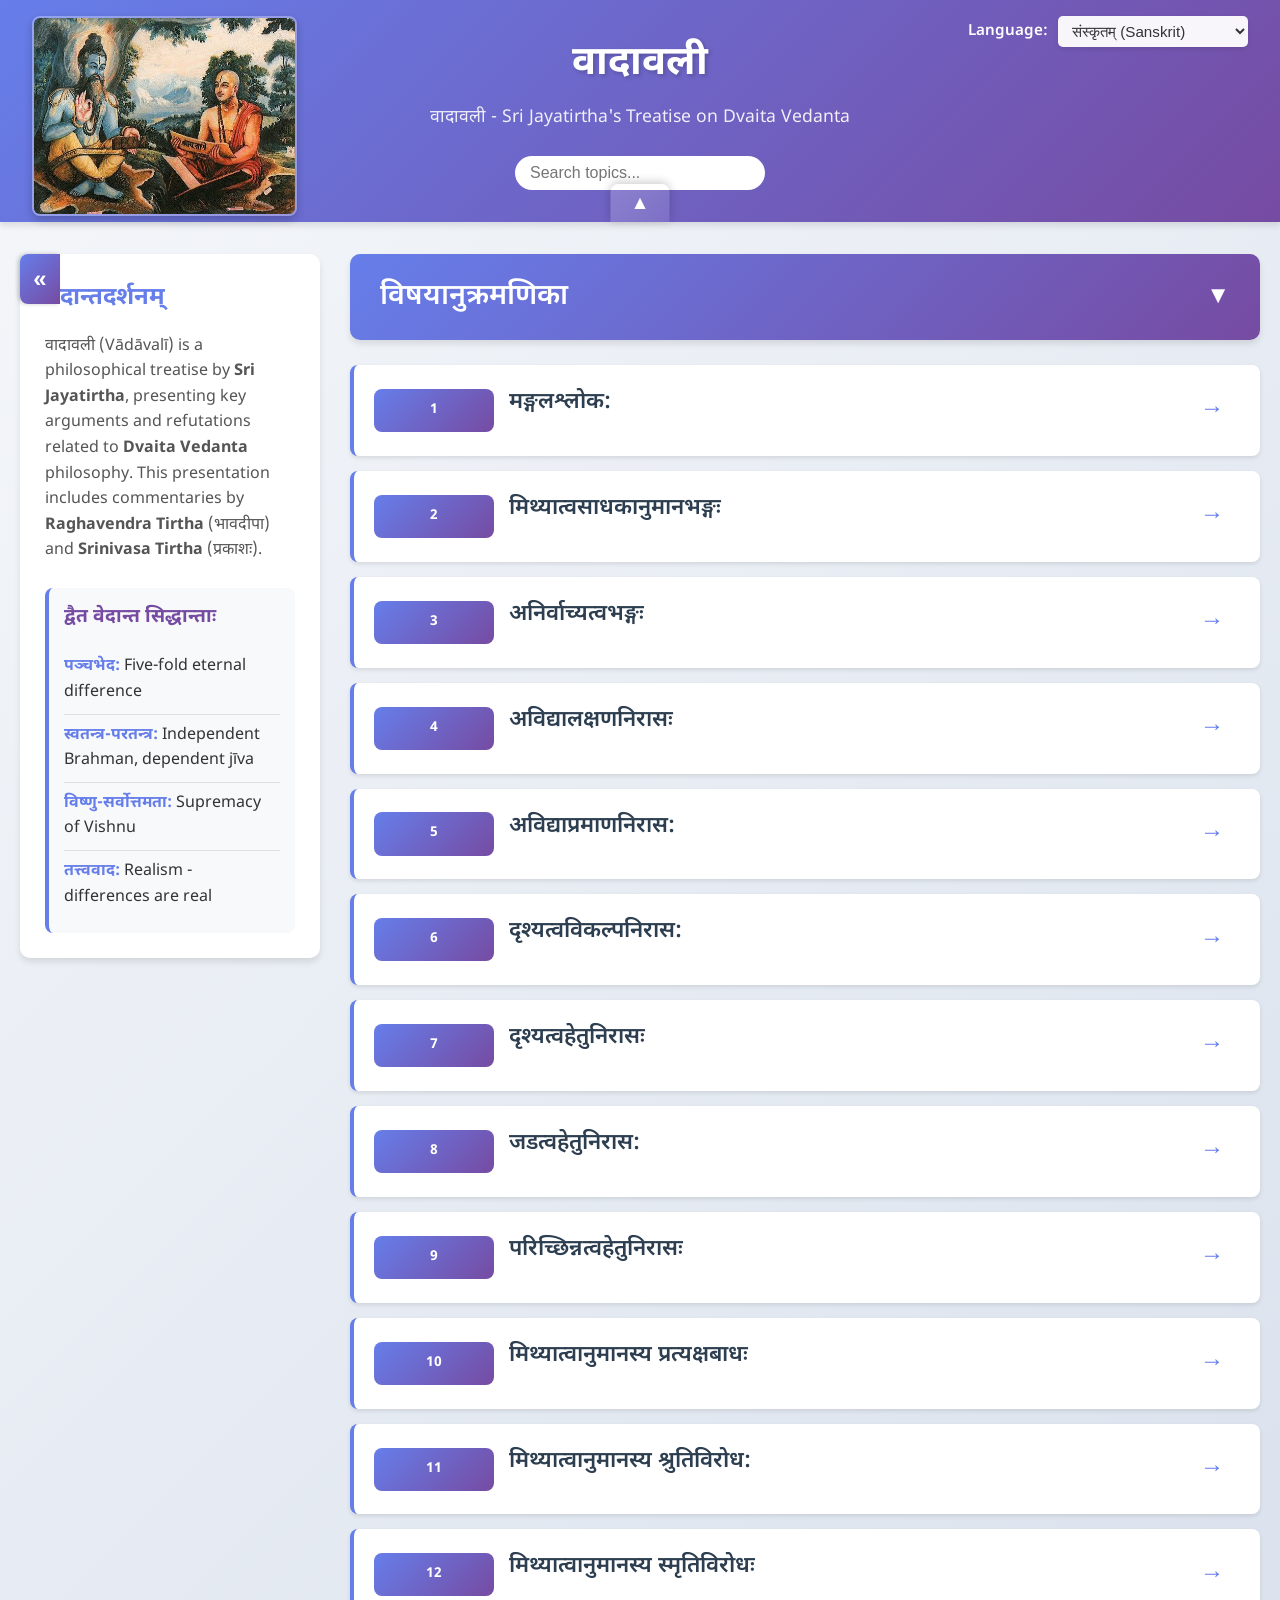
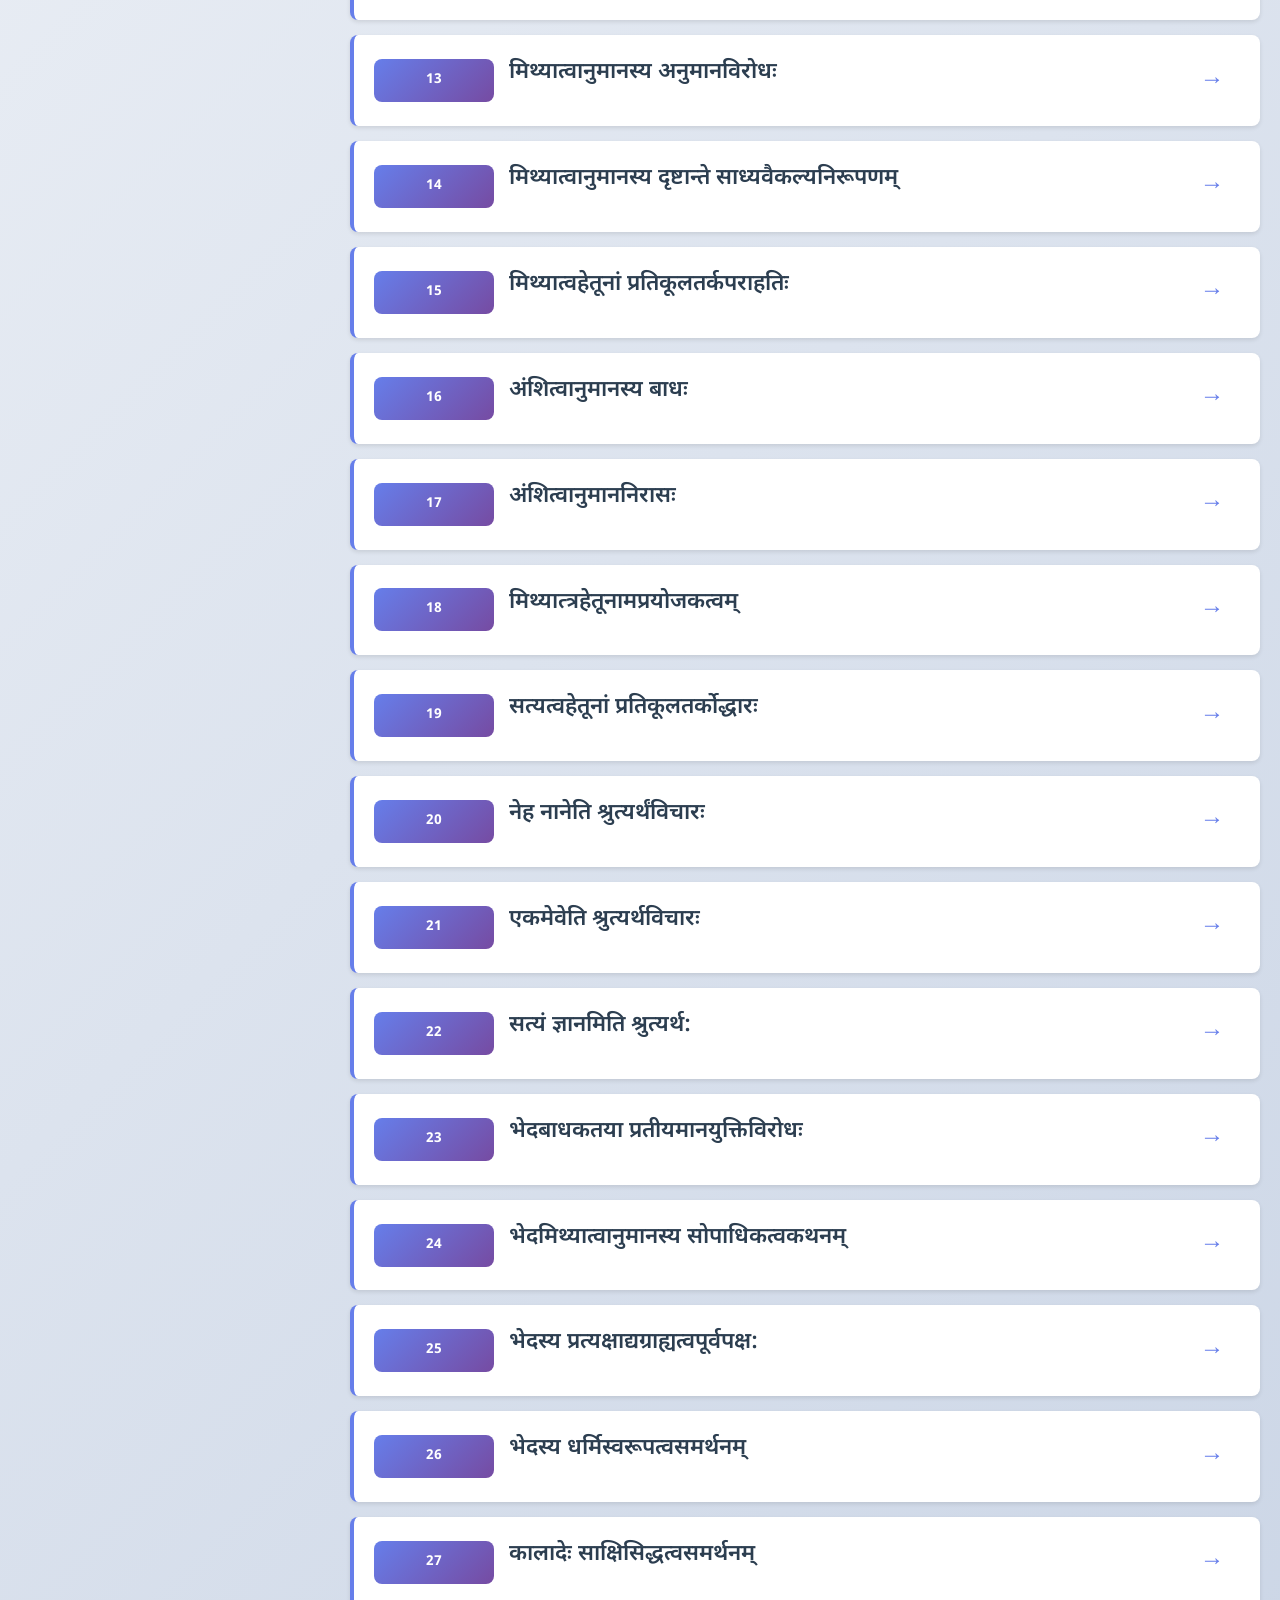
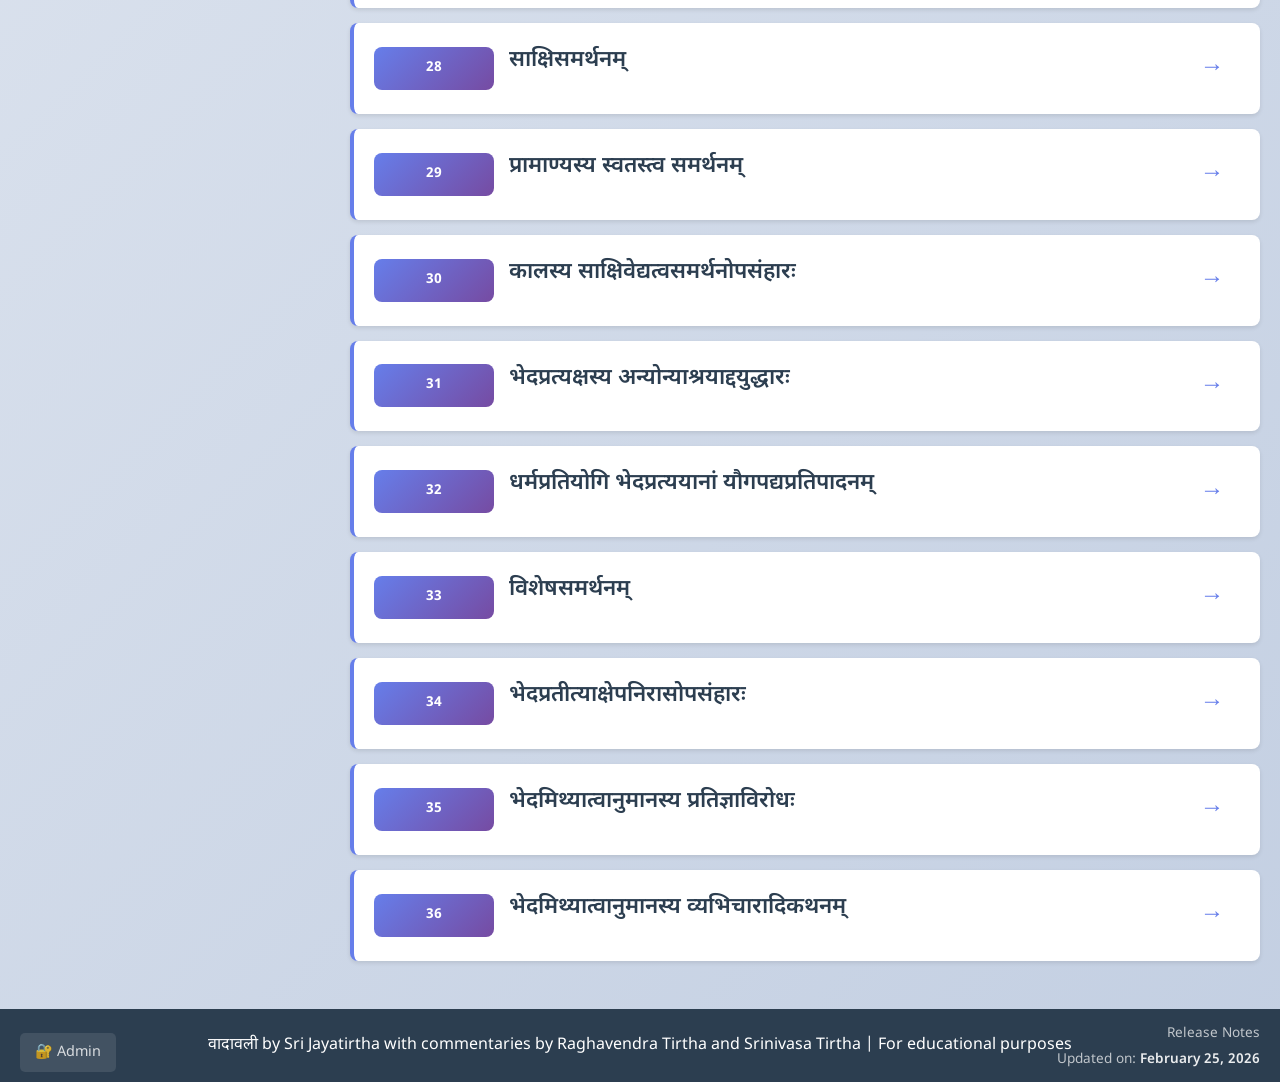
==== commit 8387952a: "Fix footer 404 error and complete language translations - Fixed updateLastModifiedDate() to properly" ====
--- a/index.html
+++ b/index.html
@@ -174,6 +174,6 @@
     <script src="transliterate-library/scripts/bengali-script.js"></script>
     
     <!-- Main application -->
-    <script src="js/bs.js?v=20260225-add-8-commentaries"></script>
+    <script src="js/bs.js?v=20260225-fix-footer-404-error"></script>
 </body>
 </html>
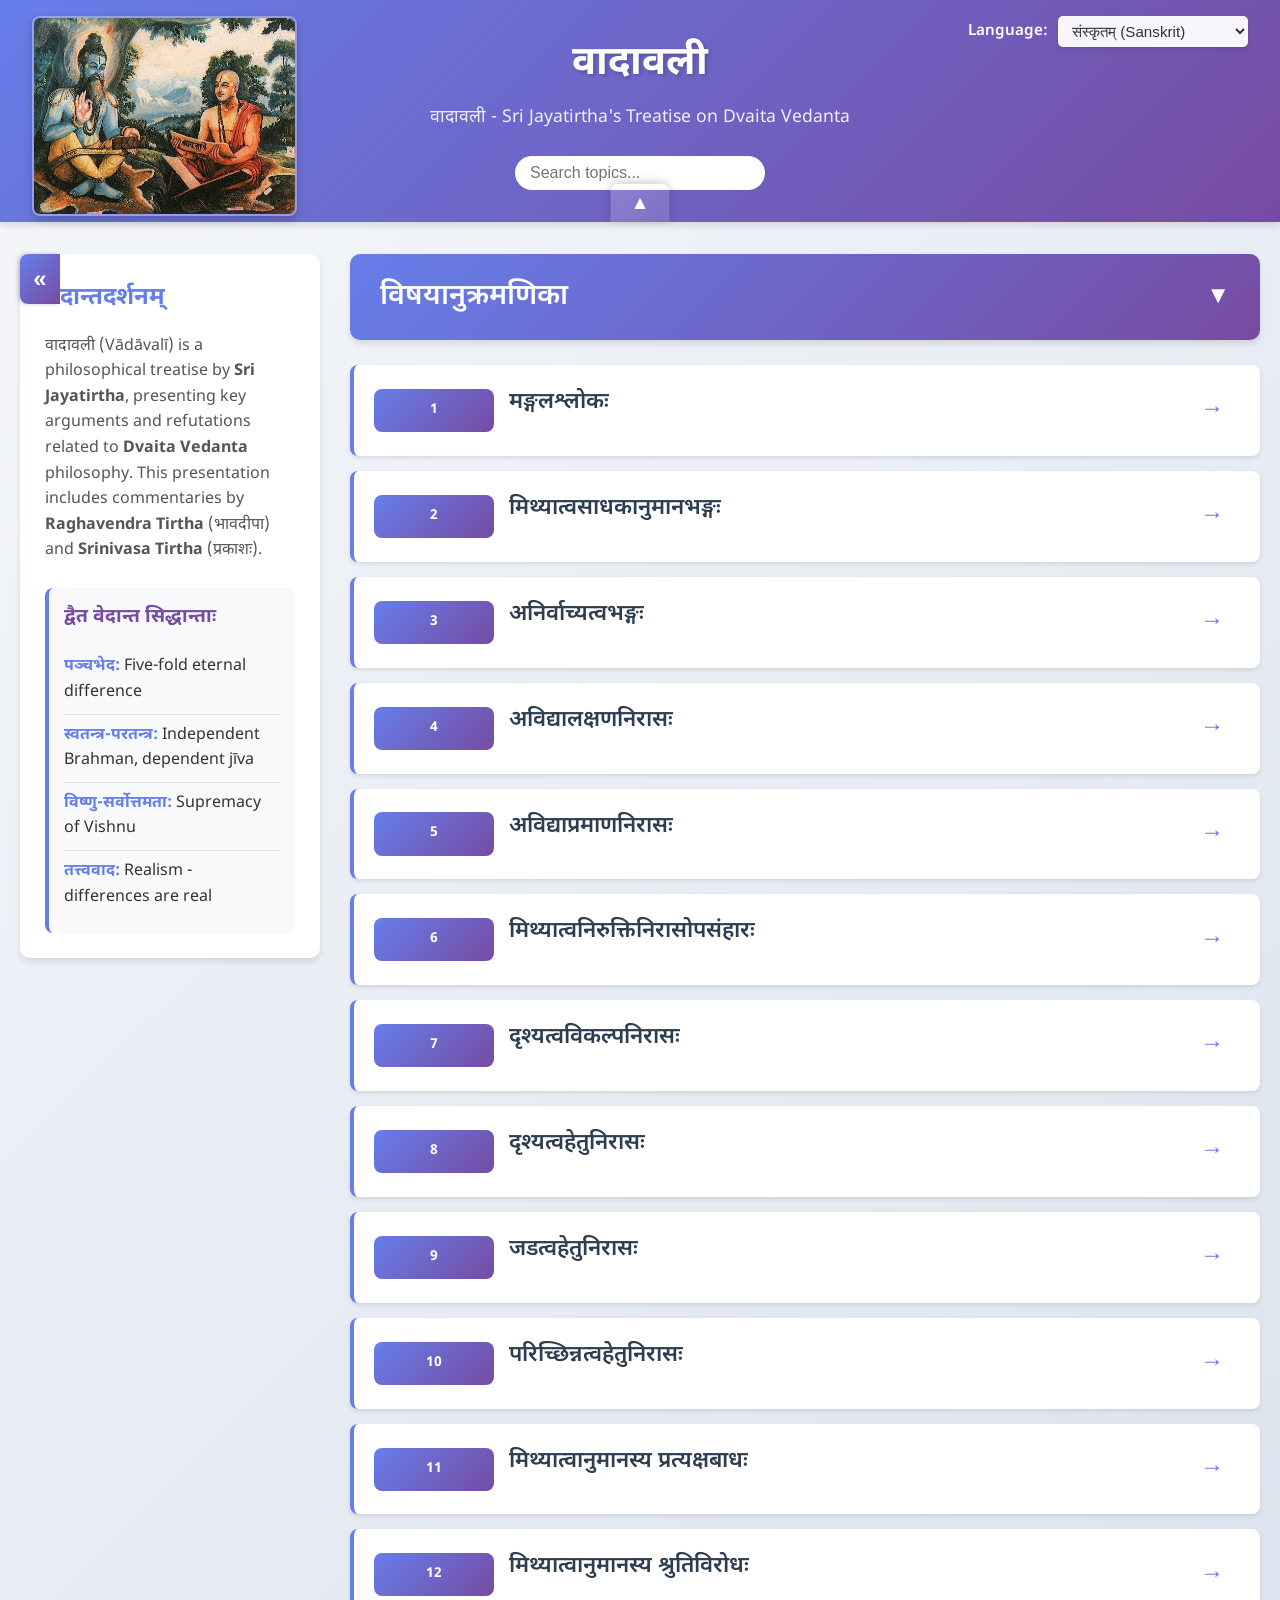
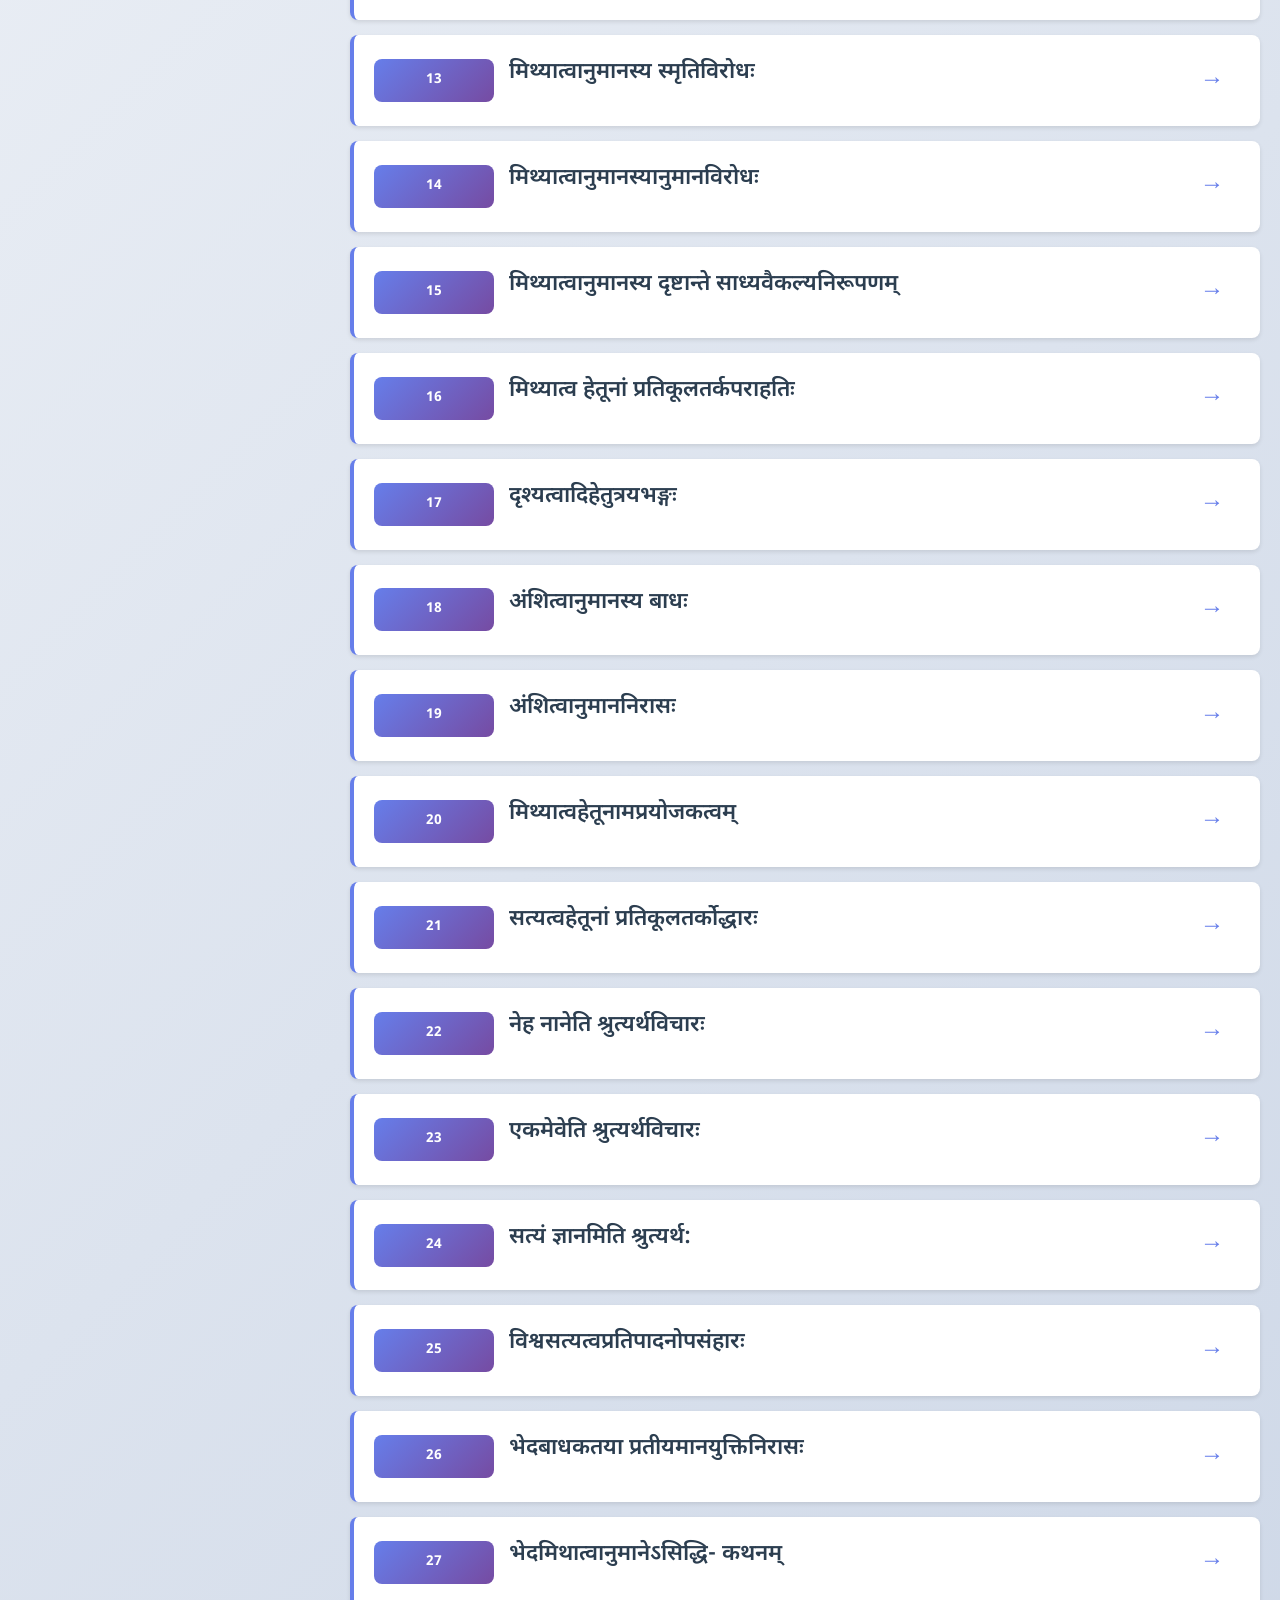
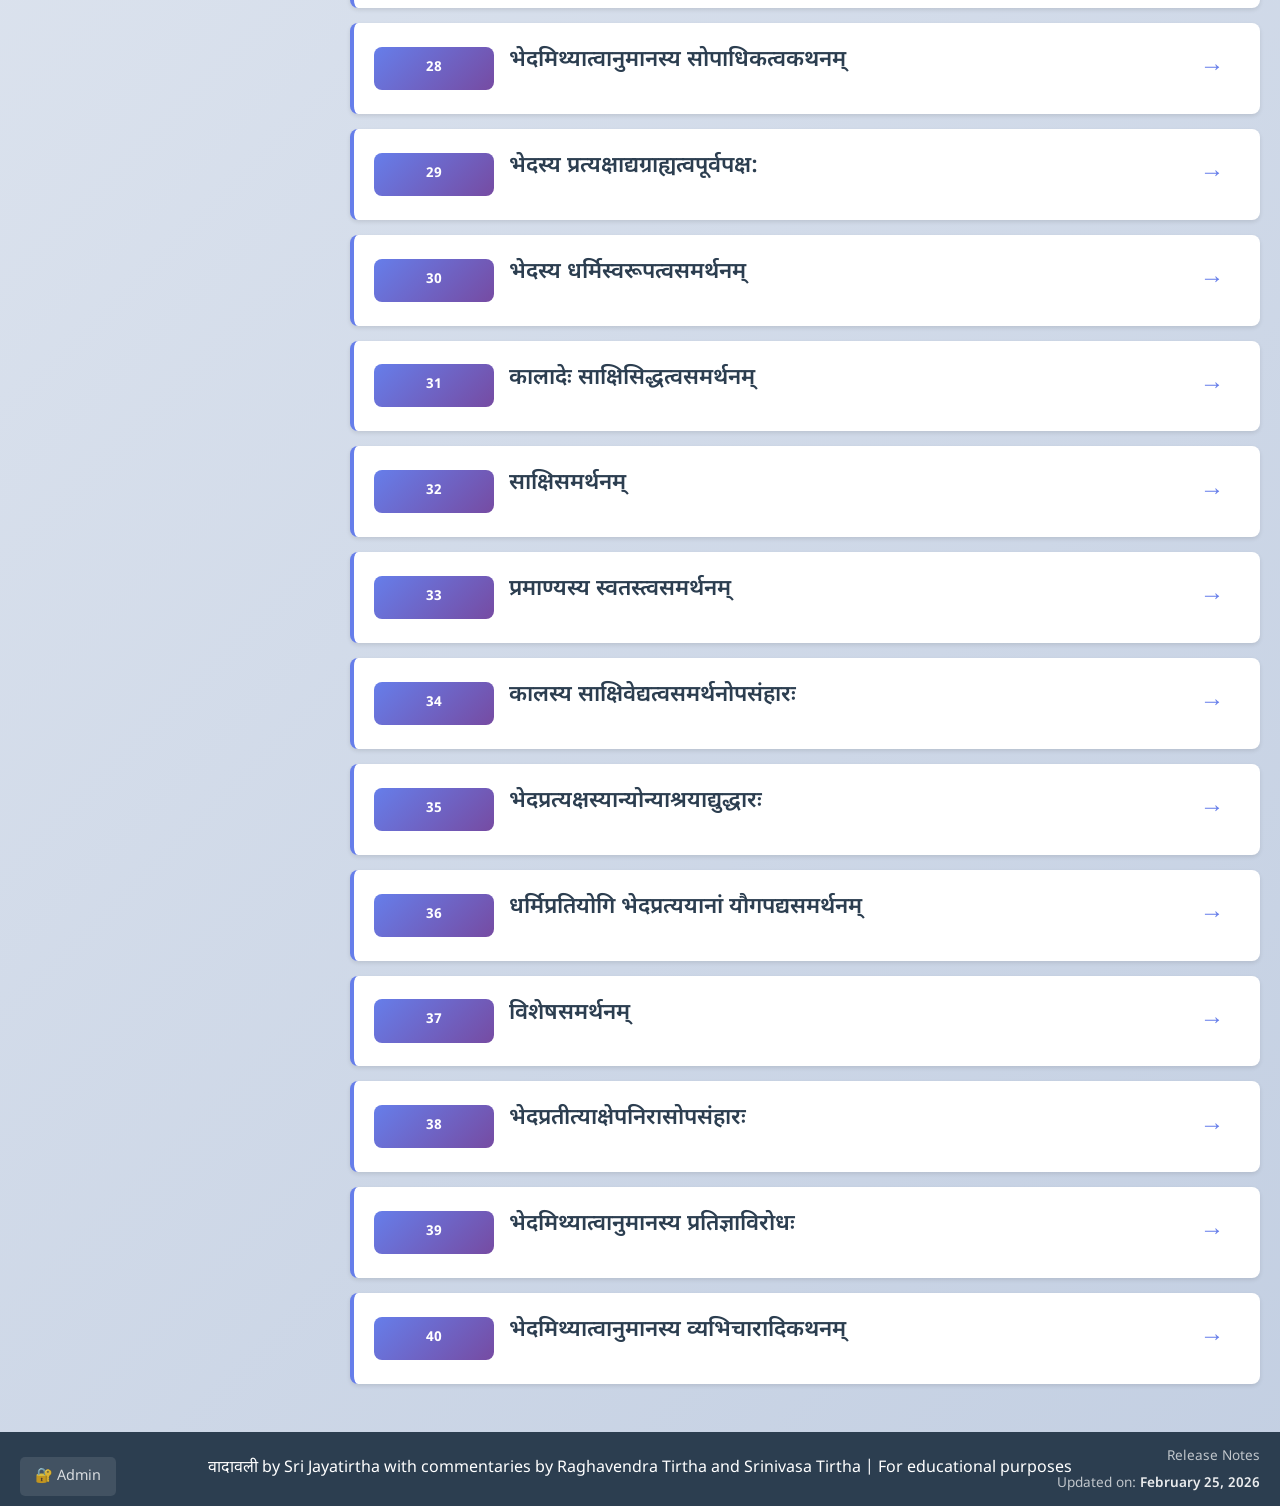
==== commit 89727b0f: "Fix topic navigation to reset to Part#1 when switching topics - Update isDifferentSutra check in sho" ====
--- a/index.html
+++ b/index.html
@@ -174,6 +174,6 @@
     <script src="transliterate-library/scripts/bengali-script.js"></script>
     
     <!-- Main application -->
-    <script src="js/bs.js?v=20260225-fix-footer-404-error"></script>
+    <script src="js/bs.js?v=20260301-fix-topic-navigation-part-reset"></script>
 </body>
 </html>
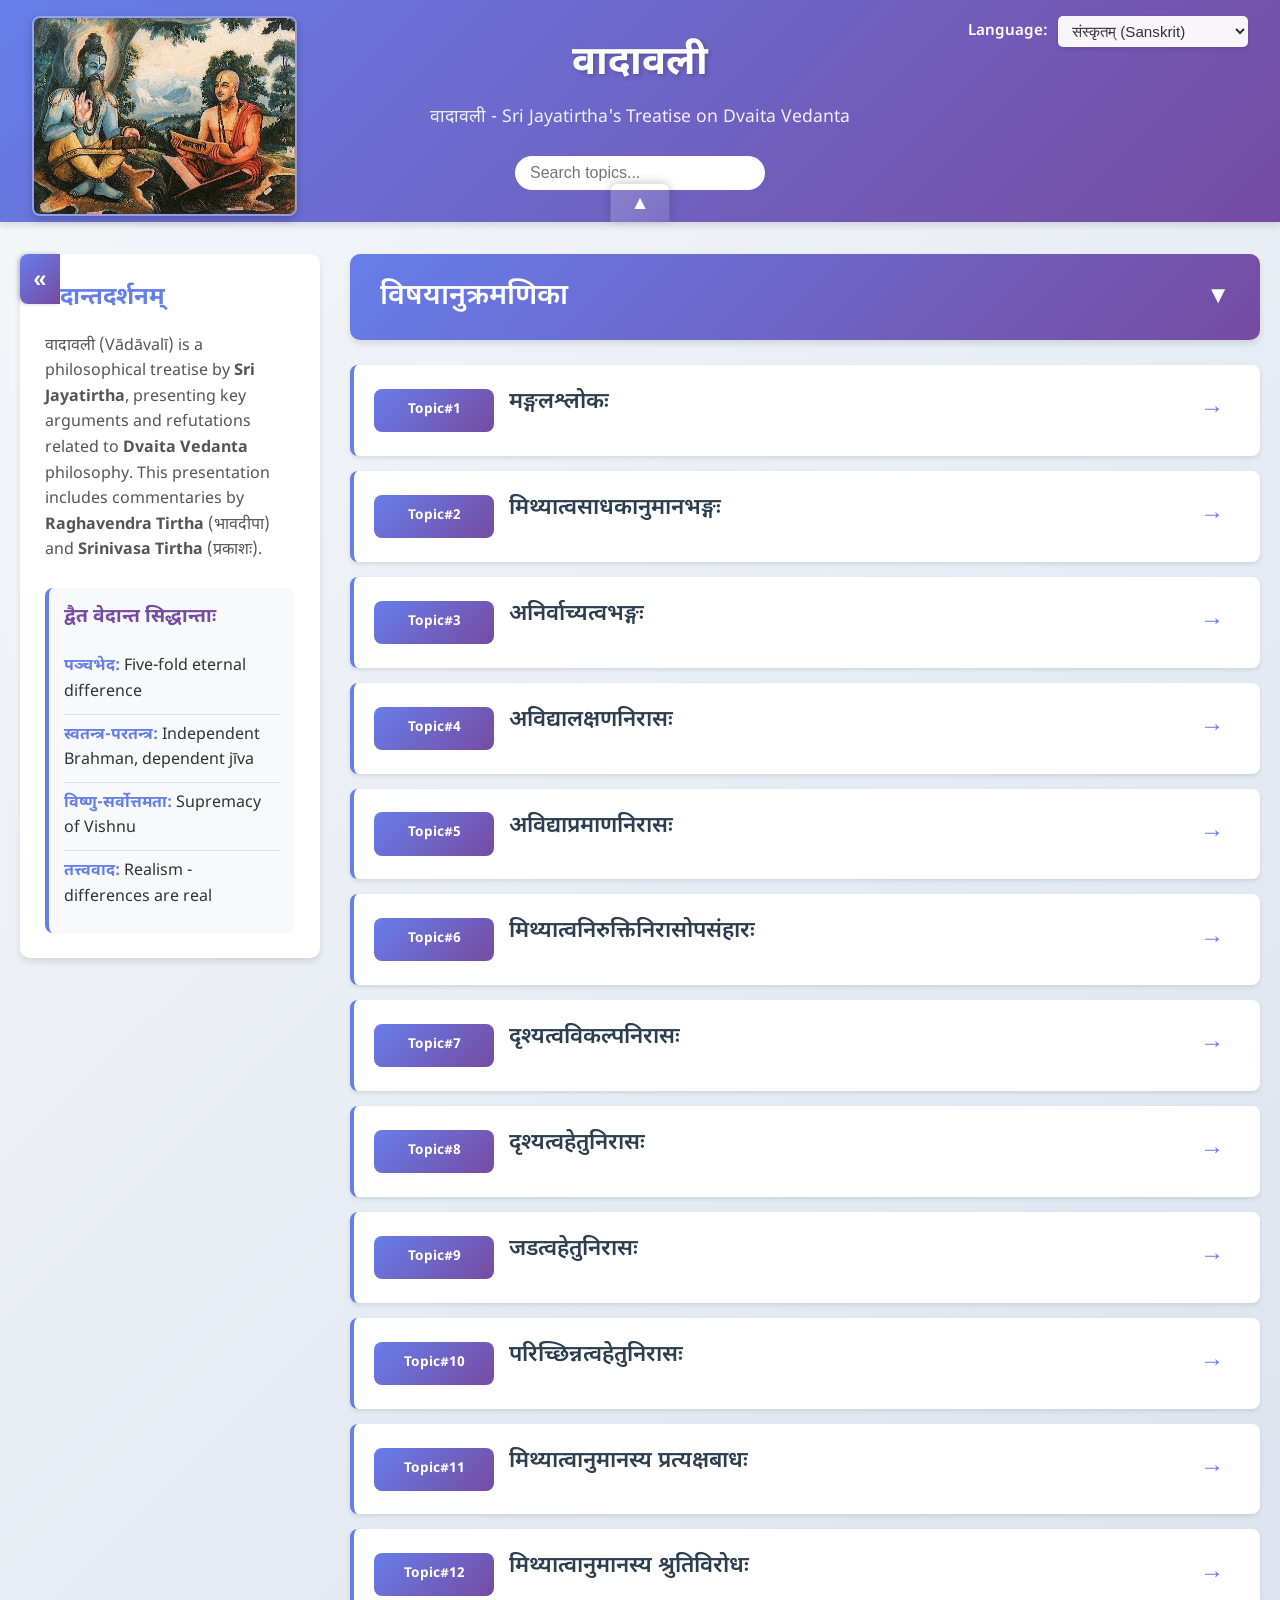
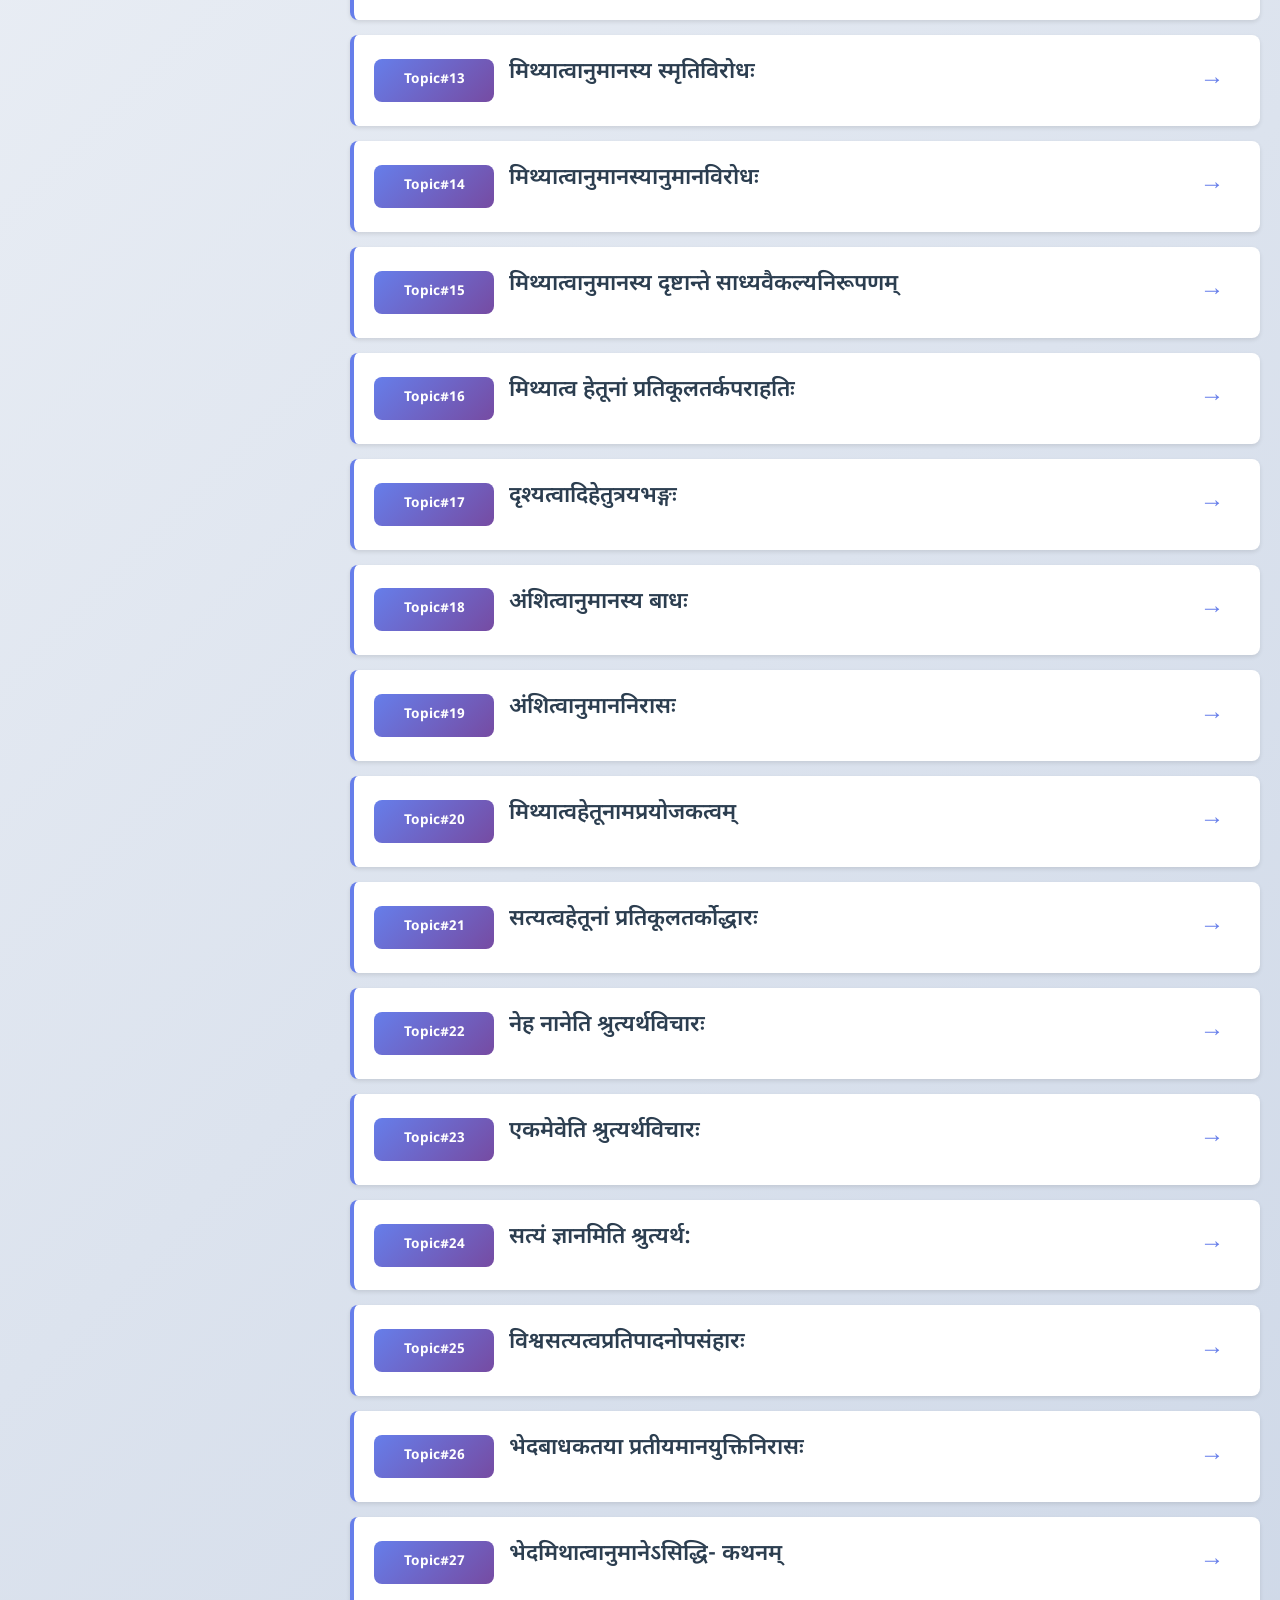
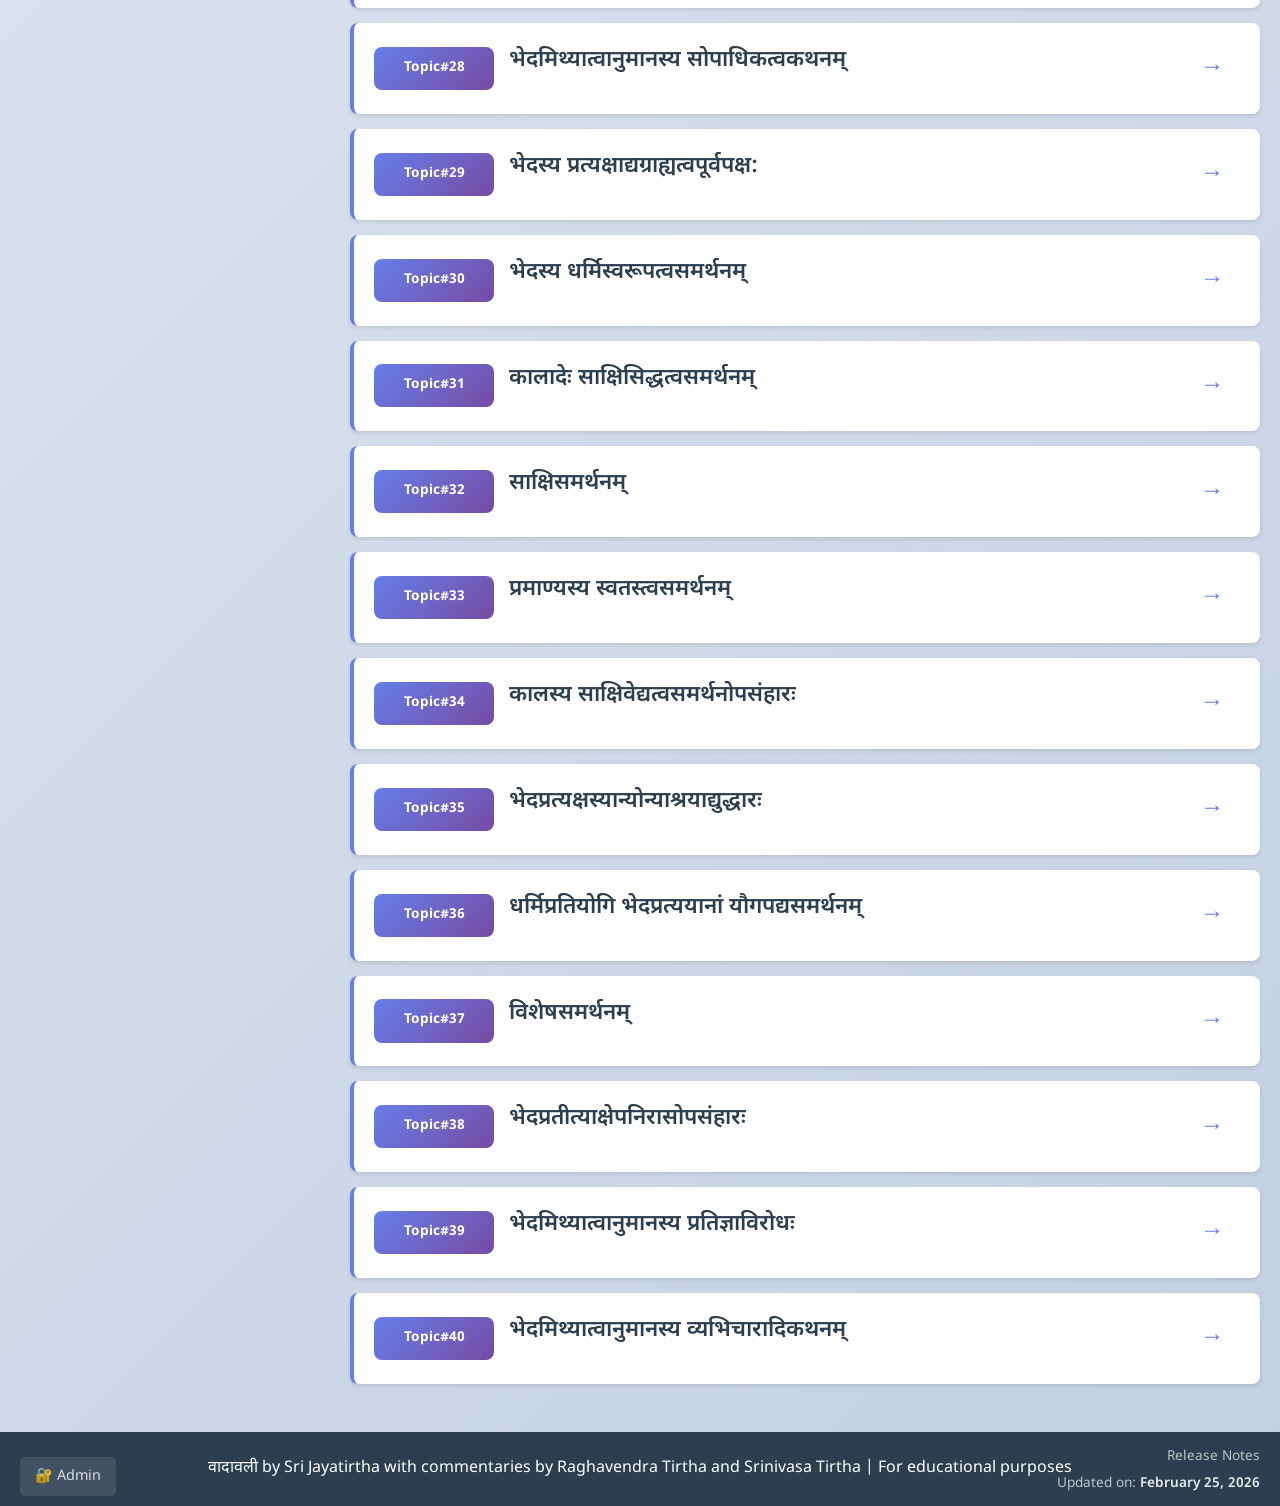
==== commit f9b4281d: "Add Topic# and Page# indicators to navigation - Display topics as "Topic#X" instead of just "X" in l" ====
--- a/index.html
+++ b/index.html
@@ -8,7 +8,7 @@
     <link rel="preconnect" href="https://fonts.googleapis.com">
     <link rel="preconnect" href="https://fonts.gstatic.com" crossorigin>
     <link href="https://fonts.googleapis.com/css2?family=Noto+Sans+Devanagari:wght@400;600;700&display=swap" rel="stylesheet">
-    <link rel="stylesheet" href="css/bs.css?v=20260225-commentary-images">
+    <link rel="stylesheet" href="css/bs.css?v=20260301-topic-page-indicator">
 </head>
 <body>
     <header id="mainHeader" class="header-expanded">
@@ -86,8 +86,9 @@
                 </select>
             </div>
             <div class="sutra-navigation-header" id="sutraNavigationHeader" style="display: none;">
-                <button class="nav-header-btn vyakhyana-nav-btn" id="prevVyakhyanaBtn" title="Previous Vyakhyana">&lt;&lt;</button>
+                <button class="nav-header-btn vyakhyana-nav-btn" id="prevVyakhyanaBtn" title="Previous Topic">&lt;&lt;</button>
                 <button class="nav-header-btn part-nav-btn" id="prevPartBtn" title="Previous Part">&lt;</button>
+                <span class="topic-page-indicator" id="topicPageIndicator">Topic#1, Page#1</span>
                 <button class="nav-header-btn part-nav-btn" id="nextPartBtn" title="Next Part">&gt;</button>
                 <button class="nav-header-btn vyakhyana-nav-btn" id="nextVyakhyanaBtn" title="Next Topic">&gt;&gt;</button>
             </div>
@@ -174,6 +175,6 @@
     <script src="transliterate-library/scripts/bengali-script.js"></script>
     
     <!-- Main application -->
-    <script src="js/bs.js?v=20260301-fix-topic-navigation-part-reset"></script>
+    <script src="js/bs.js?v=20260301-add-topic-page-display"></script>
 </body>
 </html>
--- a/css/bs.css
+++ b/css/bs.css
@@ -402,6 +402,20 @@
 .vyakhyana-nav-btn:not(:disabled):hover {
     background: linear-gradient(135deg, #764ba2 0%, #667eea 100%);
     box-shadow: 0 8px 16px rgba(118, 75, 162, 0.5);
+}
+
+/* Topic and Page indicator */
+.topic-page-indicator {
+    display: inline-block;
+    padding: 8px 16px;
+    background: rgba(255, 255, 255, 0.95);
+    color: #333;
+    font-weight: 600;
+    font-size: 1.1rem;
+    border-radius: 6px;
+    border: 2px solid rgba(255, 255, 255, 0.3);
+    box-shadow: 0 2px 8px rgba(0, 0, 0, 0.2);
+    white-space: nowrap;
 }
 
 .translation-status {
